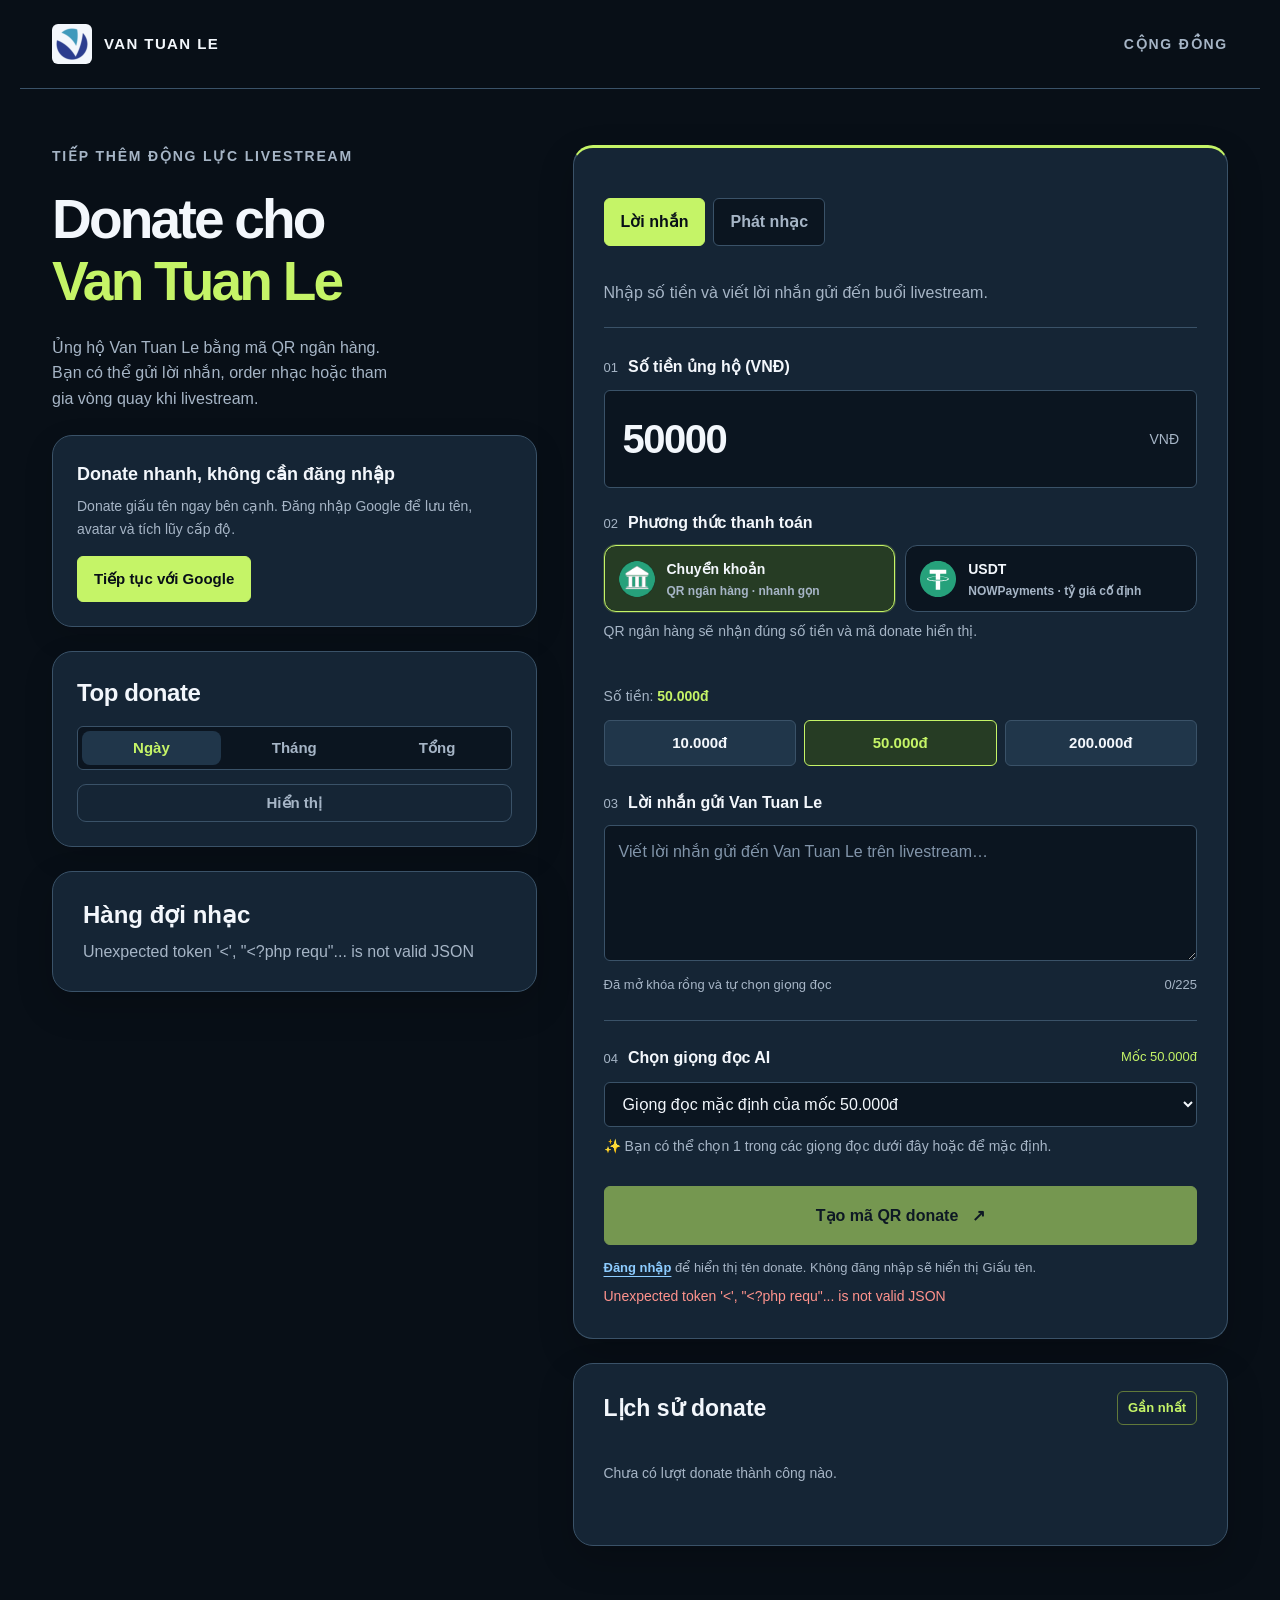
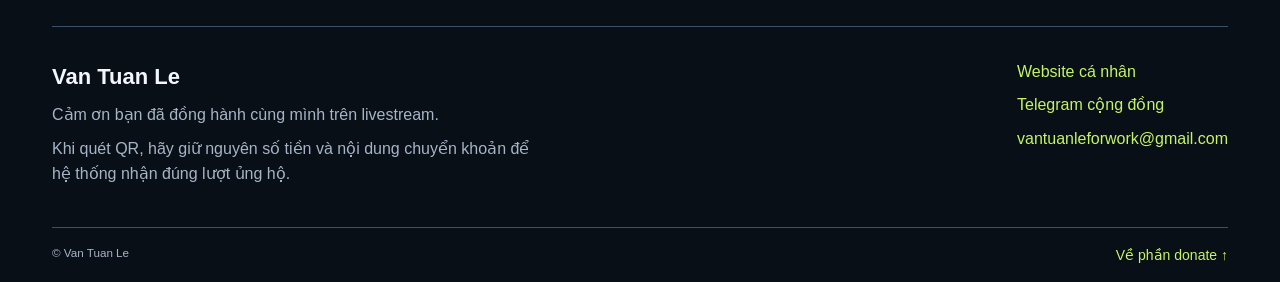
==== index.html @ 9a867324 "Set Solana minimum to 3 USDT" ====
<!doctype html>
<html lang="vi">
<head>
<meta charset="utf-8">
<meta name="viewport" content="width=device-width,initial-scale=1">
<title>Donate cho Van Tuan Le | Ủng hộ livestream</title>
<meta name="description" content="Gửi donate cho Van Tuan Le bằng mã QR ngân hàng. Ủng hộ livestream, gửi lời nhắn, order nhạc hoặc tham gia vòng quay cùng cộng đồng.">
<meta name="theme-color" content="#080f17">
<link rel="canonical" href="https://donate.vantuanle.com/">
<link rel="icon" type="image/png" sizes="512x512" href="assets/van-tuan-le-logo.png">
<link rel="apple-touch-icon" href="assets/van-tuan-le-logo.png">
<meta property="og:type" content="website">
<meta property="og:locale" content="vi_VN">
<meta property="og:site_name" content="Donate Van Tuan Le">
<meta property="og:title" content="Donate cho Van Tuan Le | Ủng hộ livestream">
<meta property="og:description" content="Gửi lời nhắn, order nhạc hoặc tham gia vòng quay khi ủng hộ livestream của Van Tuan Le.">
<meta property="og:url" content="https://donate.vantuanle.com/">
<meta property="og:image" content="https://donate.vantuanle.com/assets/van-tuan-le-logo.png">
<meta property="og:image:width" content="512">
<meta property="og:image:height" content="512">
<meta property="og:image:alt" content="Logo Van Tuan Le">
<meta name="twitter:card" content="summary">
<script type="application/ld+json">
{
  "@context": "https://schema.org",
  "@type": "WebSite",
  "name": "Donate Van Tuan Le",
  "alternateName": "Ủng hộ Van Tuan Le",
  "url": "https://donate.vantuanle.com/",
  "inLanguage": "vi",
  "publisher": {
    "@type": "Person",
    "name": "Van Tuan Le",
    "url": "https://vantuanle.com/"
  }
}
</script>

<link rel="stylesheet" href="ui-tokens.css?v=32">
<link rel="stylesheet" href="leaderboard.css?v=29">
<link rel="stylesheet" href="site.css?v=45">
<link rel="stylesheet" href="kpi.css?v=2">
<script src="kpi.js?v=3" defer></script>
<script>
if (location.pathname.endsWith('/index.html')) {
  history.replaceState(null, '', location.pathname.slice(0, -10) + location.search + location.hash);
}
</script>
<script src="leaderboard.js?v=30" defer></script>
</head>
<body class="donate-site">
<header class="site-header">
  <a class="site-wordmark" href="./" aria-label="Van Tuan Le, trang chủ"><img class="site-logo" src="assets/van-tuan-le-logo.png" width="40" height="40" alt=""> VAN TUAN LE</a>
  <a class="header-caption" href="#site-contact">CỘNG ĐỒNG</a>
  <a class="header-account" id="headerAccount" href="google-auth.php?action=login">
    <span id="headerLogin">Đăng nhập</span>
    <span class="header-avatar" id="headerAvatar" hidden>
      <img id="headerAvatarImage" alt="" referrerpolicy="no-referrer" hidden>
      <span id="headerAvatarInitial" aria-hidden="true"></span>
    </span>
  </a>
</header>

<div class="site-shell">
  <aside class="intro">
    <div class="brand">TIẾP THÊM ĐỘNG LỰC LIVESTREAM</div>
    <h1>Donate cho<br><em>Van Tuan Le</em></h1>
    <p class="sub intro-copy">Ủng hộ Van Tuan Le bằng mã QR ngân hàng. Bạn có thể gửi lời nhắn, order nhạc hoặc tham gia vòng quay khi livestream.</p>

    <section class="account" id="account">
      <div id="signedOut">
        <strong>Donate nhanh, không cần đăng nhập</strong>
        <p class="sub">Donate giấu tên ngay bên cạnh. Đăng nhập Google để lưu tên, avatar và tích lũy cấp độ.</p>
        <a class="account-button" href="google-auth.php?action=login">Tiếp tục với Google</a>
      </div>
      <div id="signedIn" hidden>
        <div class="account-head">
          <img id="profileAvatar" alt="" referrerpolicy="no-referrer">
          <div><strong id="profileName"></strong><br><span id="profileEmail" class="sub"></span></div>
          <span id="profileLevel" class="level">Lv0</span>
        </div>
        <div class="level-progress" aria-label="Tiến trình cấp donate">
          <div class="level-progress-copy"><span id="profileProgressText">Tiến trình lên cấp tiếp theo</span><span id="profileProgressAmount"></span></div>
          <div id="profileProgressTrack" class="level-progress-track" role="progressbar" aria-valuemin="0" aria-valuemax="100" aria-valuenow="0"><span id="profileProgressBar" class="level-progress-bar"></span></div>
          <p id="profileProgressNote" class="level-progress-note"></p>
        </div>
        <details class="profile-editor">
          <summary>Chỉnh sửa hồ sơ <span aria-hidden="true">↗</span></summary>
          <form id="profileForm" enctype="multipart/form-data">
            <label>Tên hiển thị <input name="display_name" id="profileNameInput" maxlength="40" required></label>
            <label>Ảnh đại diện <input name="avatar" type="file" accept="image/jpeg,image/png,image/webp"><small>JPEG, PNG hoặc WebP · tối đa 2 MB. Để trống để giữ ảnh hiện tại.</small></label>
            <label><input type="checkbox" name="use_google_avatar" value="1" style="width:auto"> Dùng lại ảnh Google</label>
            <button type="submit">Lưu hồ sơ</button><span id="profileError" role="alert"></span>
          </form>
        </details>
        <section class="profile-skins" aria-labelledby="profileSkinTitle">
          <h2 id="profileSkinTitle">Skin hiển thị</h2>
          <div class="profile-skin-grid" id="profileSkinGrid"></div>
          <div id="profileSkinMoreWrap" hidden><button type="button" class="history-more" id="profileSkinMore" aria-controls="profileSkinGrid" aria-expanded="false">Hiển thị thêm</button></div>
          <p class="sub" id="profileSkinHint"></p>
          <span class="profile-skin-status" id="profileSkinStatus" role="status"></span>
        </section>
        <form action="google-auth.php?action=logout" method="post"><input type="hidden" name="csrf" id="logoutCsrf"><button class="logout" type="submit">Đăng xuất</button></form>
      </div>
    </section>

    <section class="leaderboard" aria-labelledby="leaderboardTitle">
      <h2 id="leaderboardTitle">Top donate</h2>
      <div class="leaderboard-tabs" role="tablist" aria-label="Thời gian xếp hạng">
        <button id="leaderboard-day" class="leaderboard-tab" type="button" role="tab" data-period="day" aria-selected="true" aria-controls="leaderboardPanel">Ngày</button>
        <button id="leaderboard-month" class="leaderboard-tab" type="button" role="tab" data-period="month" aria-selected="false" aria-controls="leaderboardPanel" tabindex="-1">Tháng</button>
        <button id="leaderboard-all" class="leaderboard-tab" type="button" role="tab" data-period="all" aria-selected="false" aria-controls="leaderboardPanel" tabindex="-1">Tổng</button>
      </div>
      <div id="leaderboardPanel" hidden role="tabpanel" aria-labelledby="leaderboard-day">
        <ol id="leaderboardList" class="leaderboard-list"></ol>
        <p id="leaderboardStatus" class="leaderboard-status" role="status"></p>
      </div>
      <button id="leaderboardToggle" class="leaderboard-toggle" type="button" aria-expanded="false" aria-controls="leaderboardPanel">Hiển thị</button>
    </section>
    <section id="musicQueueSection" class="history music-queue" aria-labelledby="musicQueueTitle">
      <h2 id="musicQueueTitle">Hàng đợi nhạc</h2>
      <p id="musicQueueStatus" class="sub" role="status">Đang tải hàng đợi…</p>
      <ol id="musicQueueList" class="music-queue-list"></ol>
    </section>
    <section class="daily-kpi" data-daily-kpi hidden></section>
  </aside>

  <div class="donation-column">
  <main class="donation-panel" id="donate" aria-label="Gửi donate">

    <div id="resumeOrder" class="resume-order" hidden>
      <p>Đã có mã QR gần đây: <strong id="resumeCode"></strong></p>
      <div><button id="resumeOrderButton" type="button">Xem lại QR</button><button id="dismissOrderButton" type="button">Bỏ mã đã lưu</button></div>
    </div>

    <div id="f">
      <div class="workspace-tabs donation-kind-tabs" role="tablist" aria-label="Loại donate">
        <button type="button" role="tab" id="donation-tab-message" data-donation-kind="message" aria-controls="donationFields" aria-selected="true">Lời nhắn</button>
        <button type="button" role="tab" id="donation-tab-music" data-donation-kind="music" aria-controls="donationFields" aria-selected="false">Phát nhạc</button>
        <button type="button" role="tab" id="donation-tab-roulette" data-donation-kind="roulette" aria-controls="donationFields" aria-selected="false" hidden>Vòng quay</button>
      </div>
      <div id="donationFields" role="tabpanel" aria-labelledby="donation-tab-message">
      <div class="card-header">
        <p class="sub">Nhập số tiền và viết lời nhắn gửi đến buổi livestream.</p>
      </div>

      <label for="amt"><span class="step">01</span><span id="amountLabel">Số tiền ủng hộ (VNĐ)</span></label>
      <div class="amount-field">
        <input id="amt" type="number" min="10000" max="50000000" step="1000" value="50000" inputmode="decimal" aria-describedby="amountError amountPreview">
        <span id="amountUnit">VNĐ</span>
      </div>
      <fieldset class="payment-method" aria-describedby="paymentMethodHint">
        <legend><span class="step">02</span>Phương thức thanh toán</legend>
        <div class="payment-method-options">
          <label class="payment-option">
            <input type="radio" name="payment_method" value="bank" checked>
            <span class="payment-option-card">
              <span class="payment-option-icon" aria-hidden="true"><img src="assets/payment-icons/bank.svg?v=2" alt=""></span>
              <span class="payment-option-copy"><strong>Chuyển khoản</strong><small>QR ngân hàng · nhanh gọn</small></span>
            </span>
          </label>
          <label class="payment-option">
            <input type="radio" name="payment_method" value="nowpayments">
            <span class="payment-option-card">
              <span class="payment-option-icon crypto" aria-hidden="true"><img src="assets/payment-icons/usdt.svg?v=2" alt=""></span>
              <span class="payment-option-copy"><strong>USDT</strong><small>NOWPayments · tỷ giá cố định</small></span>
            </span>
          </label>
        </div>
        <div id="cryptoNetworkRow" class="crypto-network" hidden>
          <div class="crypto-network-heading"><strong>Mạng nhận USDT</strong><small>Chọn mạng bạn muốn sử dụng</small></div>
          <div class="crypto-network-options" role="radiogroup" aria-label="Mạng nhận USDT">
            <label class="payment-option crypto-network-option"><input type="radio" name="payment_network" value="sol" checked><span class="payment-option-card"><span class="payment-option-icon network-icon" aria-hidden="true"><img src="assets/payment-icons/solana.svg?v=2" alt=""></span><span class="payment-option-copy"><strong>SOL</strong><small>Solana</small></span></span></label>
            <label class="payment-option crypto-network-option"><input type="radio" name="payment_network" value="bsc"><span class="payment-option-card"><span class="payment-option-icon network-icon" aria-hidden="true"><img src="assets/payment-icons/bsc.svg?v=2" alt=""></span><span class="payment-option-copy"><strong>BSC</strong><small>BEP20</small></span></span></label>
          </div>
        </div>
        <p id="paymentMethodHint" class="voice-hint">Chọn một phương thức để tiếp tục.</p>
      </fieldset>
      <div id="amountError" role="alert" aria-live="polite"></div>
      <div id="amountPreview" class="amount-preview" aria-live="polite">Số tiền: <strong id="amountPreviewValue">50,000đ</strong></div>
      <div class="q">
        <button type="button" data-v="10000">10,000đ</button>
        <button type="button" data-v="50000" aria-pressed="true">50,000đ</button>
        <button type="button" data-v="200000">200,000đ</button>
      </div>

      <label for="msg"><span class="step">03</span>Lời nhắn gửi Van Tuan Le</label>
      <textarea id="msg" maxlength="225" placeholder="Viết lời nhắn gửi đến Van Tuan Le trên livestream…" aria-describedby="hint cnt"></textarea>
      <div class="row"><span id="hint">Từ 50k: Mở khóa Hỏa Long &amp; tự chọn giọng đọc</span><span id="cnt">0/225</span></div>

      <div id="musicLinkField" hidden>
        <label for="musicUrl">Link nhạc YouTube</label>
        <input id="musicUrl" type="url" maxlength="2048" placeholder="https://www.youtube.com/watch?v=… hoặc https://youtu.be/…" aria-describedby="musicRule">
        <p id="musicRule" class="voice-hint">Bài nhạc chỉ được phát sau khi quản trị viên kiểm tra quyền sử dụng trên livestream.</p>
      </div>
      <div id="rouletteField" hidden>
        <label for="rouletteWheel">Chọn vòng quay</label>
        <select id="rouletteWheel" aria-describedby="rouletteRule"></select>
        <p id="rouletteRule" class="voice-hint"></p>
      </div>
      <div class="voice-select-box">
        <div class="voice-head">
          <label for="voiceSelect"><span class="step">04</span>Chọn giọng đọc AI</label>
          <span id="voiceBadge" class="voice-badge unlocked">✦ Mở khóa 50k</span>
        </div>
        <select id="voiceSelect" class="voice-select">
          <option value="">Giọng đọc mặc định của mốc 50,000đ</option>
        </select>
        <p id="voiceHint" class="voice-hint">✨ Bạn có thể chọn 1 trong các giọng đọc dưới đây hoặc để mặc định.</p>
      </div>

      <section id="rouletteOdds" class="roulette-odds" hidden aria-labelledby="rouletteOddsTitle">
        <h2 id="rouletteOddsTitle">Các ô và tỉ lệ trúng</h2>
        <dl id="rouletteOddsList" aria-live="polite"></dl>
      </section>
      <button class="go" id="go" type="button">Tạo mã QR donate &nbsp; ↗</button>
      <p class="privacy-note" id="donatePrivacy"><span id="privacyGuest"><a class="privacy-login" href="google-auth.php?action=login">Đăng nhập</a> để hiển thị tên donate. Không đăng nhập sẽ hiển thị Giấu tên.</span><span id="privacyMember" hidden>Tên, avatar, cấp donate và lời nhắn sẽ hiển thị trực tiếp trên livestream.</span></p>
      <div id="err" role="alert"></div>
      <div class="profile-skin-status" id="donateTestStatus" role="status"></div>
      </div>
    </div>

    <div id="res">
      <h2>Quét mã để ủng hộ Van Tuan Le</h2>
      <p class="sub">Mở ứng dụng ngân hàng bất kỳ để quét mã QR chuyển khoản:</p>
      <img id="qr" alt="Mã QR chuyển khoản ủng hộ Van Tuan Le">
      <p style="font-size:13px;color:var(--muted);margin:8px 0 4px">Giữ nguyên số tiền và nội dung chuyển khoản:</p>
      <code id="code"></code>
      <p id="checkoutHint" class="sub" hidden>Mở trang NOWPayments để thanh toán USDT BSC:</p>
      <a id="checkoutLink" class="go checkout-link" href="#" target="_blank" rel="noopener" hidden>Mở thanh toán USDT ↗</a>
      <p id="paymentStatus" role="status" aria-live="polite">Đang chờ nhận tiền chuyển khoản…</p>
      <p class="sub">Sau khi ngân hàng nhận tiền, màn hình livestream sẽ tự động phát thông báo và giọng đọc AI!</p>
      <button type="button" id="newOrder">Tạo lượt donate khác</button>
    </div>

  </main>

    <!-- Lịch sử các phiên donate thành công gần nhất -->
    <section id="history" class="history">
      <div class="history-head">
        <h3>Lịch sử donate</h3>
        <div class="history-tabs" id="historyTabs">
          <button type="button" class="history-tab active" data-scope="all">Gần nhất</button>
          <button type="button" class="history-tab" data-scope="me" id="tabMe" hidden>Của tôi</button>
        </div>
      </div>
      <div id="historyList" class="history-list"></div>
      <p id="historyEmpty" class="history-empty" hidden>Chưa có lượt donate thành công nào.</p>
      <button type="button" id="historyMore" class="history-more" hidden>Xem thêm</button>
    </section>
  </div>
</div>

<footer class="site-footer" id="site-contact">
  <div class="site-footer-content">
    <div>
      <h2>Van Tuan Le</h2>
      <p>Cảm ơn bạn đã đồng hành cùng mình trên livestream.</p>
      <p>Khi quét QR, hãy giữ nguyên số tiền và nội dung chuyển khoản để hệ thống nhận đúng lượt ủng hộ.</p>
    </div>
    <nav aria-label="Cộng đồng và liên hệ">
      <ul>
        <li><a href="https://vantuanle.com/">Website cá nhân</a></li>
        <li><a href="https://t.me/+vDOObkif0nY3NjE9">Telegram cộng đồng</a></li>
        <li><a href="mailto:vantuanleforwork@gmail.com">vantuanleforwork@gmail.com</a></li>
      </ul>
    </nav>
  </div>
  <div class="site-footer-bottom"><small>© Van Tuan Le</small><a href="#donate">Về phần donate ↑</a></div>
</footer>

<script src="donation-site.js?v=41"></script>
<script>
const $=i=>document.getElementById(i);
let order=null,statusTimer=null,statusGeneration=0,csrfToken='',profile=null,loggedIn=false;
let historyOffset=0,historyLoading=false,currentScope='all';

const storedOrderKey='cung_order',storedOrderMaxAge=24*60*60*1000;
function storedOrder(){
  try{
    const saved=JSON.parse(localStorage.getItem(storedOrderKey)||'null');
    const url=new URL(saved?.qr||saved?.checkout_url||'');
    const validCheckout=(url.protocol==='https:'&&url.hostname==='img.vietqr.io')
      ||(url.protocol==='https:'&&/^(account\.)?nowpayments\.io$/i.test(url.hostname));
    if(saved&&/^[A-Z0-9]{5,16}$/.test(saved.code)&&/^[a-f0-9]{64}$/.test(saved.status_token)
      &&validCheckout
      &&Number.isFinite(saved.saved_at)&&saved.saved_at<=Date.now()&&Date.now()-saved.saved_at<storedOrderMaxAge)return saved;
    localStorage.removeItem(storedOrderKey);
  }catch(e){try{localStorage.removeItem(storedOrderKey)}catch(ignore){}}
  return null;
}
function updateResumeOrder(){
  const saved=storedOrder();
  $('resumeOrder').hidden=!saved||!!order;
  if(saved)$('resumeCode').textContent=saved.code;
}

async function refreshStatus(generation){
  if(!order||generation!==statusGeneration)return;
  const controller=new AbortController(),timer=setTimeout(()=>controller.abort(),10000);
  let finished=false;
  try{
    const r=await fetch('status.php',{method:'POST',cache:'no-store',headers:{'Content-Type':'application/json'},
      body:JSON.stringify({status_token:order.status_token}),signal:controller.signal});
    const d=await r.json();
    if(generation!==statusGeneration)return;
    if(!r.ok)throw new Error(d.error||'Chưa kiểm tra được trạng thái.');
    const money=Number(d.paid_amount||0).toLocaleString('vi-VN')+'đ';
    const labels={
      pending:'Đang chờ nhận tiền chuyển khoản…',
      review:'Đã nhận '+money+'. Lời nhắn đang chờ duyệt.',
      queued:'Đã nhận '+money+'. Đang chờ phát trên live; có '+d.ahead+' lượt phía trước.',
      playing:'Donate của bạn đang được phát trên livestream!',
      shown:'Donate của bạn đã hiển thị trên livestream!',
      skipped:'Đã nhận '+money+'. Lượt này không hiển thị trên live. Vui lòng liên hệ nếu cần hỗ trợ.'
    };
    $('paymentStatus').textContent=labels[d.state]||'Đang cập nhật trạng thái…';
    if(d.kind==='music'&&d.state!=='pending')$('paymentStatus').textContent+=d.music_eligible?' Bài nhạc đã nhận và chờ hàng đợi / duyệt.':' Số tiền thực nhận chưa đủ mức phát nhạc.';
    if(d.paused&&['review','queued'].includes(d.state))$('paymentStatus').textContent+=' Hàng đợi đang tạm dừng.';
    finished=['shown','skipped'].includes(d.state);
    if(finished){
      // Tải lại lịch sử phiên donate thành công ngay khi thanh toán xong
      loadHistory(true);
      loadProfile();
      window.dispatchEvent(new Event('donation:paid'));
    }
  }catch(e){if(generation===statusGeneration)$('paymentStatus').textContent='Chưa kết nối được để kiểm tra thanh toán; sẽ tự thử lại. Bạn không cần chuyển lại.'}
  finally{clearTimeout(timer);if(!finished&&generation===statusGeneration)statusTimer=setTimeout(()=>refreshStatus(generation),4000)}
}

function showOrder(value){
  order=value;clearTimeout(statusTimer);const generation=++statusGeneration;
  try{localStorage.setItem(storedOrderKey,JSON.stringify({...value,saved_at:value.saved_at||Date.now()}))}catch(e){}
  updateResumeOrder();
  $('f').style.display='none';$('res').style.display='block';
  const crypto=value.payment_method==='nowpayments';
  $('qr').hidden=crypto;$('checkoutHint').hidden=!crypto;$('checkoutLink').hidden=!crypto;
  if(crypto){$('checkoutLink').href=value.checkout_url;$('code').textContent='Mã đơn '+value.code}
  else{$('qr').src=value.qr;$('code').textContent=value.code}
  refreshStatus(generation);
}
$('resumeOrderButton').onclick=()=>{const saved=storedOrder();if(saved)showOrder(saved);else updateResumeOrder()};
$('dismissOrderButton').onclick=()=>{try{localStorage.removeItem(storedOrderKey)}catch(e){}updateResumeOrder()};
$('newOrder').onclick=()=>{order=null;statusGeneration++;clearTimeout(statusTimer);$('res').style.display='none';$('f').style.display='block';updateResumeOrder();upd();};

const lim=a=>a>=CungDonate.settings.tier2_min?225:100;
const hint=a=>a>=CungDonate.settings.tier3_min?'Đã mở khóa tiên nữ và giọng VIP':a>=CungDonate.settings.tier2_min?'Đã mở khóa rồng và tự chọn giọng đọc':'Từ '+money(CungDonate.settings.tier2_min)+' mở chọn giọng và hiệu ứng rồng';
const money=a=>Number(a).toLocaleString('vi-VN')+'đ';

let availableVoices=null;
function syncVoiceOptions(a){
  const sel=$('voiceSelect'),badge=$('voiceBadge'),h=$('voiceHint');
  if(!sel||!badge||!h)return;
  const tier=a>=CungDonate.settings.tier3_min?3:(a>=CungDonate.settings.tier2_min?2:1);
  if(tier===1){
    sel.disabled=true;
    sel.replaceChildren(new Option('Giọng đọc mặc định của kênh',''));
    badge.className='voice-badge locked';badge.textContent='Mặc định';
    h.textContent='Donate từ '+money(CungDonate.settings.tier2_min)+' để tự chọn giọng đọc.';
    return;
  }
  sel.disabled=false;
  badge.className='voice-badge '+(tier===3?'vip':'unlocked');
  badge.textContent='Mốc '+money(tier===3?CungDonate.settings.tier3_min:CungDonate.settings.tier2_min);
  h.textContent=tier===3?'👑 Đã mở khóa toàn bộ giọng đọc VIP đặc biệt!':'✨ Bạn có thể chọn 1 trong các giọng đọc dưới đây hoặc để mặc định.';
  const list=tier===3?(availableVoices?.tier3?.voices||[]):(availableVoices?.tier2?.voices||[]);
  const current=sel.value;
  sel.replaceChildren(new Option('Giọng đọc mặc định của mốc '+money(tier===3?CungDonate.settings.tier3_min:CungDonate.settings.tier2_min),''));
  for(const v of list){
    const prefix=(tier===3&&v.tier_min===3)?'⭐ ':'';
    sel.append(new Option(prefix+v.name,v.id));
  }
  if(current&&Array.from(sel.options).some(o=>o.value===current))sel.value=current;
}

async function loadVoices(){
  try{
    const r=await fetch('voices.php',{cache:'no-store'}),d=await r.json();
    availableVoices=d;
    syncVoiceOptions(Number($('amt').value)||50000);
  }catch(e){}
}

function historyDate(value){
  const date=new Date(String(value||'').replace(' ','T'));
  return Number.isNaN(date.getTime())?String(value||''):date.toLocaleString('vi-VN',{hour:'2-digit',minute:'2-digit',day:'2-digit',month:'2-digit',year:'numeric'});
}

function renderHistory(items,reset){
  const list=$('historyList');
  if(reset)list.replaceChildren();
  for(const item of items){
    const row=document.createElement('div');row.className='history-item';
    
    // Avatar
    let avatarEl;
    if(item.avatar){
      avatarEl=document.createElement('img');avatarEl.className='history-avatar';
      avatarEl.src=item.avatar;avatarEl.alt=item.name;avatarEl.referrerPolicy='no-referrer';
    } else {
      avatarEl=document.createElement('div');avatarEl.className='history-avatar';
      avatarEl.textContent=(item.name||'U').charAt(0).toUpperCase();
    }
    
    const body=document.createElement('div');body.className='history-body';
    
    const top=document.createElement('div');top.className='history-top';
    const name=document.createElement('strong');name.className='history-name';name.textContent=item.name;
    const amount=document.createElement('span');amount.className='history-amount';amount.textContent=money(item.amount);
    top.append(name,amount);
    body.append(top);
    
    let description='';
    if(item.kind==='music') description='Order nhạc: ';
    if(item.kind==='roulette') description='Đã donate vòng quay'+(item.roulette_name?' '+item.roulette_name:'')+
      (item.roulette_result?' và nhận được '+item.roulette_result:'');
    if(description||item.message){
      const msg=document.createElement('div');msg.className='history-message';
      msg.append(description);
      if(item.kind==='music')msg.append(CungDonate.musicLink(item.music_video_id,item.music_title||'Bài nhạc YouTube'));
      if(item.message)msg.append((description?' · Với lời nhắn: ':'')+item.message);
      body.append(msg);
    }
    
    const meta=document.createElement('div');meta.className='history-meta';
    const date=document.createElement('span');date.className='history-date';date.textContent=historyDate(item.created_at);
    const status=document.createElement('span');status.className='history-status';status.textContent=item.status||'Thành công';
    meta.append(date,status);
    body.append(meta);
    
    row.append(avatarEl,body);
    list.append(row);
  }
  $('historyEmpty').hidden=list.children.length>0;
}

async function loadHistory(reset=false){
  if(historyLoading)return;
  if(reset)historyOffset=0;
  historyLoading=true;$('historyMore').disabled=true;
  const pageSize = reset ? 5 : 10;
  try{
    const url='donation-history.php?limit='+pageSize+'&offset='+historyOffset+(currentScope==='me'?'&scope=me':'');
    const r=await fetch(url,{cache:'no-store'}),d=await r.json();
    if(!r.ok)throw new Error(d.error||'Chưa tải được lịch sử donate.');
    const items=Array.isArray(d.items)?d.items:[];
    renderHistory(items,reset);
    historyOffset+=items.length;
    $('historyMore').hidden=!d.has_more;
    $('historyMore').textContent='Xem thêm 10 donate';
  }catch(e){
    if(reset){$('historyList').replaceChildren();$('historyEmpty').hidden=false}
    $('historyMore').hidden=true;
  }finally{
    historyLoading=false;$('historyMore').disabled=false;
  }
}

// Chuyển tab Lịch sử Gần nhất / Của tôi
document.querySelectorAll('.history-tab').forEach(tab=>{
  tab.addEventListener('click',()=>{
    document.querySelectorAll('.history-tab').forEach(t=>t.classList.remove('active'));
    tab.classList.add('active');
    currentScope=tab.dataset.scope||'all';
    loadHistory(true);
  });
});

let skinSaving=false;
let skinsExpanded=false;
$('profileSkinMore').onclick=()=>{
  skinsExpanded=!skinsExpanded;
  renderSkins(profile.skins,profile.level);
  if(skinsExpanded){
    const extra=[...$('profileSkinGrid').children].slice(3).find(tile=>!tile.disabled);
    extra?.focus();
  }
};
function renderSkins(skins,level){
  const grid=$('profileSkinGrid');
  grid.replaceChildren();
  const entries=Object.entries(skins?.catalog||{});
  const more=$('profileSkinMore');
  $('profileSkinMoreWrap').hidden=entries.length<=3;
  more.textContent=skinsExpanded?'Thu gọn':'Hiển thị thêm';
  more.setAttribute('aria-expanded',String(skinsExpanded));
  if(!skins)return;
  $('profileSkinHint').textContent=level<1?'Đạt Lv1 trở lên để mở khóa 1 skin bạn muốn.':
    skins.remaining?'Bạn có thể mở khóa thêm '+skins.remaining+' skin. Chọn một skin để dùng trên OBS.':
    skins.unlocked.length>1?'Bạn có thể đổi giữa các skin đã mở khóa.':
    skins.unlocked.length===1?'Bạn đã mở khóa 1 skin. Lên cấp để có thêm lượt mở khóa.':'Chưa có skin để mở khóa.';
  for(const [id,skin] of (skinsExpanded?entries:entries.slice(0,3))){
    const owned=skins.unlocked.includes(id),active=skins.selected===id;
    const tile=document.createElement('button');tile.type='button';tile.className='profile-skin';
    tile.dataset.skin=id;
    tile.disabled=!owned&&!skins.remaining;
    tile.setAttribute('aria-pressed',String(active));
    const img=document.createElement('img');img.src=skin.url;img.alt='';img.loading='lazy';img.decoding='async';
    const name=document.createElement('strong');name.textContent=skin.name;
    const status=document.createElement('small');
    status.textContent=active?'Đang dùng':owned?'Chọn dùng':skins.remaining?'Mở khóa & dùng':'Đã khóa';
    tile.append(img,name,status);
    tile.addEventListener('click',()=>{if(!active)saveSkin(id)});
    grid.append(tile);
  }
  for(let i=grid.children.length;i<3;i++){
    const tile=document.createElement('div');tile.className='profile-skin profile-skin-empty';
    const square=document.createElement('span');square.textContent='✦';square.setAttribute('aria-hidden','true');
    const label=document.createElement('strong');label.textContent='Sắp có';
    tile.append(square,label);grid.append(tile);
  }
}
async function saveSkin(id){
  if(skinSaving)return;
  skinSaving=true;
  const status=$('profileSkinStatus'),grid=$('profileSkinGrid');
  grid.setAttribute('aria-busy','true');
  status.textContent='Đang lưu skin…';
  try{
    const r=await fetch('profile.php',{method:'POST',body:new URLSearchParams({csrf:csrfToken,action:'select_skin',skin:id})});
    const d=await r.json();
    if(!r.ok)throw new Error(d.error||'Không lưu được skin.');
    profile.skins=d.skins;
    renderSkins(profile.skins,profile.level);
    grid.querySelector('[aria-pressed="true"]')?.focus();
    status.textContent='Đã chọn Skin '+d.skins.catalog[id].name+' để hiển thị trên donate.';
  }catch(error){status.textContent=error.message}
  finally{skinSaving=false;grid.removeAttribute('aria-busy')}
}
function renderHeaderAccount(user){
  const link=$('headerAccount'),image=$('headerAvatarImage');
  link.href=user?'#account':'google-auth.php?action=login';
  if(user)link.setAttribute('aria-label','Hồ sơ của '+user.name);
  else link.removeAttribute('aria-label');
  $('headerLogin').hidden=!!user;
  $('headerAvatar').hidden=!user;
  $('headerAvatarInitial').textContent=(user?.name||'U').trim().charAt(0).toUpperCase()||'U';
  $('headerAvatarInitial').hidden=false;
  image.hidden=true;
  image.onload=()=>{image.hidden=false;$('headerAvatarInitial').hidden=true};
  image.onerror=()=>{image.hidden=true;$('headerAvatarInitial').hidden=false};
  if(user?.avatar)image.src=user.avatar;
  else image.removeAttribute('src');
}
function renderProfile(user){
  renderHeaderAccount(user);
  profile=user;$('profileName').textContent=user.name;$('profileNameInput').value=user.name;
  CungDonate.testAccount=!!user.is_test_account;
  if(CungDonate.testAccount)$('go').textContent='Gửi donate test ↗';
  $('profileEmail').textContent=user.email;$('profileLevel').textContent='Lv'+user.level;
  if(user.avatar){$('profileAvatar').src=user.avatar;$('profileAvatar').hidden=false}else $('profileAvatar').hidden=true;
  const progress=user.level_progress||{},level=Math.max(0,Number(progress.level??user.level)||0);
  const remaining=Math.max(0,Number(progress.remaining)||0);
  const percent=Math.max(0,Math.min(100,Number(progress.percent)||0));
  $('profileProgressText').textContent='Tiến trình lên Lv'+(level+1);
  $('profileProgressAmount').textContent=percent+'%';
  $('profileProgressBar').style.width=percent+'%';$('profileProgressTrack').setAttribute('aria-valuenow',String(percent));
  $('profileProgressNote').textContent='Còn '+money(remaining)+' để lên Lv'+(level+1);
  renderSkins(user.skins,level);
}

function upd(){
  const raw=$('amt').value.trim(),a=Number(raw),l=lim(a),m=$('msg');
  const minimum=CungDonate.minimum();
  const paymentMethod=document.querySelector('input[name="payment_method"]:checked')?.value||'bank';
  const paymentNetwork=document.querySelector('input[name="payment_network"]:checked')?.value||'sol';
  const cryptoMode=paymentMethod==='nowpayments';
  const paymentMinimum=cryptoMode?usdtMinimum(paymentNetwork):minimum;
  const validFormat=cryptoMode?/^\d+(?:\.\d)?$/.test(raw):Number.isInteger(a);
  const validAmount=raw!==''&&Number.isFinite(a)&&validFormat&&a>=paymentMinimum&&(cryptoMode||a<=50000000);
  const shownAmount=cryptoMode&&Number.isFinite(a)?a.toLocaleString('en-US',{minimumFractionDigits:1,maximumFractionDigits:1})+' USDT':money(a);
  const minimumLabel=cryptoMode?'7,5 USDT':money(paymentMinimum);
  $('amountError').textContent=raw===''?'Nhập số tiền từ '+minimumLabel+'.':!Number.isFinite(a)||!validFormat?(cryptoMode?'USDT chỉ nhận tối đa 1 chữ số thập phân.':'Số tiền phải là số nguyên.'):a<paymentMinimum?'Số tiền tối thiểu là '+minimumLabel+'.':!cryptoMode&&a>50000000?'Số tiền tối đa là 50.000.000đ.':'';
  $('amountPreviewValue').textContent=Number.isFinite(a)&&a>0?shownAmount:'—';
  $('go').disabled=creatingOrder||!CungDonate.ready||!validAmount||(CungDonate.kind==='music'&&!CungDonate.settings.music_enabled&&!CungDonate.testAccount);
  $('paymentMethodHint').textContent=paymentMethod==='nowpayments'?'NOWPayments yêu cầu tối thiểu '+paymentMinimum+' đô cho 1 lượt thanh toán qua mạng '+(paymentNetwork==='sol'?'SOL.':'BSC.'):'QR ngân hàng sẽ nhận đúng số tiền và mã donate hiển thị.';
  m.maxLength=l;
  if(m.value.length>l)m.value=m.value.slice(0,l);
  $('cnt').textContent=m.value.length+'/'+l;
  $('hint').textContent=CungDonate.kind==='roulette'?(CungDonate.testAccount?'OBS sẽ quay khi đến lượt donate test.':'OBS sẽ quay sau khi xác nhận chuyển khoản.'):hint(a);
  syncVoiceOptions(a);
  document.querySelectorAll('.q button').forEach(b=>b.setAttribute('aria-pressed',String(+b.dataset.v===a)));
}

function usdtMinimum(network){return network==='sol'?3:7.5}
function syncPaymentMethodInput(method){
  const input=$('amt'), crypto=method==='nowpayments';
  const network=document.querySelector('input[name="payment_network"]:checked')?.value||'sol';
  const cryptoMin=usdtMinimum(network);
  $('cryptoNetworkRow').hidden=!crypto;
  $('amountLabel').textContent=crypto?'Số tiền ủng hộ (USDT)':'Số tiền ủng hộ (VNĐ)';
  $('amountUnit').textContent=crypto?'USDT':'VNĐ';
  input.min=crypto?String(cryptoMin):'10000'; input.step=crypto?'0.1':'1000'; input.inputMode=crypto?'decimal':'numeric';
  const current=Number(input.value);
  if(crypto){
    input.value=String(cryptoMin);
    const quick=network==='sol'?['3','7.5','10']:['7.5','10','20'];
    document.querySelectorAll('.q button').forEach((b,i)=>{const v=quick[i];b.dataset.v=v;b.textContent=v+' USDT';b.setAttribute('aria-pressed',String(Number(input.value)===Number(v)))});
  }else{
    if(!Number.isFinite(current)||current<10000||!Number.isInteger(current)) input.value='50000';
    document.querySelectorAll('.q button').forEach((b,i)=>{const v=['10000','50000','200000'][i];b.dataset.v=v;b.textContent=Number(v).toLocaleString('vi-VN')+'đ';b.setAttribute('aria-pressed',String(Number(input.value)===Number(v)))});
  }
}
document.querySelectorAll('.q button').forEach(b=>b.onclick=()=>{$('amt').value=b.dataset.v;upd()});
$('historyMore').onclick=()=>loadHistory(false);
$('amt').oninput=$('msg').oninput=upd;
document.querySelectorAll('input[name="payment_method"]').forEach(el=>el.onchange=()=>{syncPaymentMethodInput(el.value);upd()});
document.querySelectorAll('input[name="payment_network"]').forEach(el=>el.onchange=()=>{syncPaymentMethodInput(document.querySelector('input[name="payment_method"]:checked')?.value||'bank');upd()});

async function loadProfile(){
  try{
    const r=await fetch('profile.php',{cache:'no-store'});
    const text=await r.text();
    let d;
    try{ d=JSON.parse(text); }catch(pe){ return; }
    csrfToken=d.csrf||'';$('logoutCsrf').value=csrfToken;
    const allowed=!!d.logged_in;loggedIn=allowed;
    $('signedOut').hidden=allowed;$('signedIn').hidden=!allowed;
    if(!allowed)renderHeaderAccount(null);
    $('tabMe').hidden=!allowed;
    if(allowed){
      renderProfile(d.user);
    }
    CungDonate.testAccount=allowed&&!!d.user?.is_test_account;
    $('go').textContent=CungDonate.testAccount?'Gửi donate test ↗':'Tạo mã QR donate ↗';
    $('privacyGuest').hidden=allowed;$('privacyMember').hidden=!allowed;
    upd();
  }catch(e){
    loggedIn=false;upd();$('err').textContent='Chưa tải được hồ sơ. Hãy tải lại trang.';
  }
}

$('profileForm').onsubmit=async e=>{
  e.preventDefault();$('profileError').textContent='';const form=e.currentTarget;const fd=new FormData(form);fd.set('csrf',csrfToken);
  try{
    const r=await fetch('profile.php',{method:'POST',body:fd,cache:'no-store'});
    const text=await r.text();
    let d;
    try{ d=JSON.parse(text); }catch(pe){ throw new Error('Không thể lưu hồ sơ lúc này.'); }
    if(!r.ok)throw new Error(d.error||'Không lưu được hồ sơ.');form.reset();await loadProfile();
  }catch(err){$('profileError').textContent=err.message}
};

let creatingOrder=false;
$('go').onclick=async()=>{
  if(creatingOrder)return;
  const amount=Number($('amt').value);
  const paymentMethod=document.querySelector('input[name="payment_method"]:checked')?.value||'bank';
  const paymentNetwork=document.querySelector('input[name="payment_network"]:checked')?.value||'sol';
  const cryptoMode=paymentMethod==='nowpayments';
  const paymentMinimum=cryptoMode?usdtMinimum(paymentNetwork):CungDonate.minimum();
  const rawAmount=$('amt').value.trim();
  const validFormat=cryptoMode?/^\d+(?:\.\d)?$/.test(rawAmount):Number.isInteger(amount);
  if(!validFormat||!Number.isFinite(amount)||amount<paymentMinimum||(!cryptoMode&&amount>50000000)||!CungDonate.ready){upd();return}
  $('err').textContent='';
  $('donateTestStatus').textContent='';
  creatingOrder=true;
  $('go').disabled=true;
  const checkoutWindow=paymentMethod==='nowpayments'?window.open('about:blank','_blank'):null;
  if(checkoutWindow)checkoutWindow.opener=null;
  try{
    if(CungDonate.kind==='music')CungDonate.videoID($('musicUrl').value);
    const r=await fetch('create.php',{method:'POST',headers:{'Content-Type':'application/json','X-CSRF-Token':csrfToken},body:JSON.stringify({amount:cryptoMode?rawAmount:amount,message:$('msg').value,kind:CungDonate.kind,payment_method:paymentMethod,payment_network:paymentNetwork,music_url:$('musicUrl').value,wheel_id:$('rouletteWheel').value,voice_id:CungDonate.kind==='message'?($('voiceSelect')?.value||''):''})});
    const text=await r.text();
    let d;
    try{
      d=JSON.parse(text);
    }catch(pe){
      if(r.status===401)throw new Error('Phiên đăng nhập đã hết hạn, vui lòng đăng nhập lại Google.');
      if(r.status===403)throw new Error('Phiên làm việc đã hết hạn, vui lòng tải lại trang (F5).');
      throw new Error('Máy chủ đang bận, vui lòng thử lại sau giây lát.');
    }
    if(!r.ok){$('err').textContent=d.error||'Không tạo được mã, hãy thử lại.';return}
    if(d.test_paid){
      $('donateTestStatus').textContent='Đã donate test thành công!';
      window.dispatchEvent(new Event('donation:paid'));
      return;
    }
    showOrder(d);
    if(paymentMethod==='nowpayments'&&d.checkout_url){
      if(checkoutWindow&&!checkoutWindow.closed)checkoutWindow.location.href=d.checkout_url;
      else window.open(d.checkout_url,'_blank','noopener');
    }
  }catch(e){$('err').textContent=e.message||'Mất kết nối, hãy thử lại.'}finally{creatingOrder=false;upd()}
};

upd();
syncPaymentMethodInput(document.querySelector('input[name="payment_method"]:checked')?.value||'bank');
updateResumeOrder();
loadProfile();
loadVoices();
loadHistory(true);
</script>
</body>
</html>
---- ui-tokens.css ----
/* Shared palette, spacing and control states for the donation site and admin. */
:root {
  color-scheme: dark;
  --bg: #080f17;
  --surface: #152535;
  --surface-raised: #20364a;
  --field: #0b1520;
  --ink: #f3f7fc;
  --muted: #a6b5c6;
  --border: #3a5268;
  --accent: #c5f467;
  --accent-hover: #d5ff88;
  --danger: #ff938d;
  --warning: #ffd084;
  --radius-sm: 6px;
  --radius-md: 12px;
  --radius-lg: 20px;
  --space-1: 4px;
  --space-2: 8px;
  --space-3: 12px;
  --space-4: 16px;
  --space-6: 24px;
  --space-8: 32px;
  --space-12: 48px;
  --text-xs: 14px;
  --text-sm: 16px;
  --text-md: 16px;
  --text-lg: 22px;
  --text-xl: 32px;
  --font-ui: "Segoe UI", Arial, sans-serif;
}
* { box-sizing: border-box; }
body { margin: 0; background: var(--bg); color: var(--ink); font: var(--text-sm)/1.6 var(--font-ui); }
button, input, textarea, select { font: inherit; }
button, a, input, select, textarea { transition: background-color .16s, border-color .16s, color .16s, box-shadow .16s; }
a { color: var(--accent); text-underline-offset: 4px; }
button { cursor: pointer; }
button:disabled { opacity: .55; cursor: not-allowed; }
:focus-visible { outline: 2px solid var(--accent); outline-offset: 4px; }
input, select, textarea { color: var(--ink); background: var(--field); border: 1px solid var(--border); border-radius: var(--radius-sm); padding: 12px 14px; max-width: 100%; }
input:focus, select:focus, textarea:focus { border-color: var(--accent); }
input::placeholder, textarea::placeholder { color: #8295aa; opacity: 1; }
input[type=checkbox] { accent-color: var(--accent); width: auto; }
button { border: 1px solid var(--border); border-radius: var(--radius-sm); padding: 10px 16px; background: var(--surface-raised); color: var(--ink); font-weight: 650; }
button:hover:not(:disabled) { background: #24394d; border-color: #668098; }
[hidden] { display: none !important; }
@media (prefers-reduced-motion: reduce) { *, *::before, *::after { transition: none !important; animation: none !important; scroll-behavior: auto !important; } }
---- leaderboard.css ----
.leaderboard { margin-top: 24px; padding: 20px; border: 1px solid var(--border); border-radius: 18px; background: #fffdf9; box-shadow: 0 8px 28px #4d3a2406; }
.leaderboard h2 { margin: 0 0 15px; font: 700 22px/1.3 Georgia, serif; letter-spacing: -.4px; }
.leaderboard-tabs { display: grid; grid-template-columns: repeat(3, 1fr); gap: 4px; padding: 4px; border-radius: 11px; background: #f1ebe2; }
.leaderboard-tab { border: 0; border-radius: 8px; padding: 8px; color: var(--muted); background: transparent; font: 650 13px "Segoe UI", sans-serif; cursor: pointer; }
.leaderboard-tab[aria-selected="true"] { background: #fffdf9; color: var(--lac); box-shadow: 0 2px 6px #4d3a2410; }
.leaderboard-tab:focus-visible { outline: 2px solid var(--gold); outline-offset: 2px; }
.leaderboard-list { list-style: none; margin: 12px 0 0; padding: 0; }
.leaderboard-row { display: flex; align-items: center; gap: 10px; min-width: 0; padding: 13px 0; border-bottom: 1px solid #ece5db; }
.leaderboard-row:last-child { border-bottom: 0; padding-bottom: 2px; }
.leaderboard-rank { flex: 0 0 24px; width: 24px; display: grid; place-items: center; color: #948779; font-size: 12px; font-weight: 750; }
.leaderboard-crown { width: 24px; height: 24px; fill: currentColor; filter: drop-shadow(0 2px 2px #00000010); }
.leaderboard-row[data-rank="1"] .leaderboard-rank { color: #d9a321; }
.leaderboard-row[data-rank="2"] .leaderboard-rank { color: #dc4b45; }
.leaderboard-row[data-rank="3"] .leaderboard-rank { color: #9299a4; }
.leaderboard-avatar { flex: 0 0 38px; width: 38px; height: 38px; display: grid; place-items: center; overflow: hidden; border-radius: 50%; background: #f0e6d4; color: var(--lac); font-size: 14px; font-weight: 700; border: 1px solid #e8dbc5; }
.leaderboard-avatar img { width: 100%; height: 100%; object-fit: cover; }
.leaderboard-name { flex: 1; min-width: 0; font-size: 13px; font-weight: 650; overflow: hidden; white-space: nowrap; text-overflow: ellipsis; }
.leaderboard-amount { margin-left: auto; color: var(--lac); font-size: 13px; font-weight: 750; white-space: nowrap; font-variant-numeric: tabular-nums; }
.intro .leaderboard-status { margin: 18px 0 0; color: var(--muted); font-size: 12px; text-align: center; }
.leaderboard-status:empty { display: none; }
@media (max-width: 420px) { .leaderboard { padding: 16px; } .leaderboard-row { gap: 8px; } .leaderboard-amount { font-size: 12px; } }

.intro { position: static; }
.intro .account { margin: 24px 0 0; }
.intro .account p { margin: 6px 0 12px; font-size: 12px; }
.leaderboard-toggle { display: block; width: 100%; margin-top: 14px; padding: 9px 12px; border: 1px solid var(--border); border-radius: 9px; background: #fffdf9; color: var(--lac); font: 650 13px "Segoe UI", sans-serif; cursor: pointer; }
.leaderboard-toggle:hover { background: #f5eddf; }
---- site.css ----
/* Public donation page. The form leads, community details stay secondary. */
.site-header { max-width: 1240px; margin: auto; padding: 24px 32px; display: flex; align-items: center; justify-content: space-between; border-bottom: 1px solid var(--border); }
.site-wordmark { display: flex; align-items: center; gap: 12px; color: var(--ink); text-decoration: none; font-weight: 750; font-size: 15px; letter-spacing: 1.4px; }
.site-logo { display: block; object-fit: contain; padding: var(--space-1); background: var(--ink); border-radius: var(--radius-sm); }
.header-caption, .brand { color: var(--muted); font-size: var(--text-xs); letter-spacing: 1.8px; font-weight: 650; }
.header-caption { text-decoration: none; }
.header-caption:hover { color: var(--accent); }
.header-account { display: none; color: var(--ink); text-decoration: none; font-size: var(--text-xs); font-weight: 650; }
.header-account:hover { color: var(--accent); }
#headerLogin { display: inline-flex; align-items: center; justify-content: center; min-height: 44px; padding: var(--space-2) var(--space-4); border: 1px solid var(--accent); border-radius: var(--radius-sm); background: var(--accent); color: var(--bg); font-weight: 750; box-shadow: 0 0 16px #c5f46726; transition: background-color .16s, border-color .16s, box-shadow .16s; }
.header-account:hover #headerLogin { background: var(--accent-hover); border-color: var(--accent-hover); box-shadow: 0 0 20px #c5f46740; }
.header-avatar { display: grid; place-items: center; width: 40px; height: 40px; overflow: hidden; border: 1px solid var(--border); border-radius: 50%; background: var(--surface-raised); color: var(--accent); font-size: var(--text-sm); }
.header-avatar img { display: block; width: 100%; height: 100%; object-fit: cover; }
.header-account:hover .header-avatar { border-color: var(--accent); }
.site-shell { max-width: 1240px; margin: 56px auto 80px; padding: 0 32px; display: grid; grid-template-columns: minmax(0, .85fr) minmax(0, 1.15fr); align-items: start; gap: 36px; }
.intro { min-width: 0; }
.intro h1 { font-size: clamp(38px, 4.3vw, 60px); line-height: 1.12; letter-spacing: -2.8px; margin: 22px 0; font-weight: 750; }
.intro h1 em { font-style: normal; color: var(--accent); }
.intro-copy { max-width: 40ch; }
.site-footer { max-width: 1240px; margin: auto; padding: 0 var(--space-8); color: var(--muted); }
.site-footer-content { display: grid; grid-template-columns: minmax(0,1fr) auto; gap: var(--space-8); border-top: 1px solid var(--border); padding: var(--space-8) 0; }
.site-footer h2 { color: var(--ink); font-size: var(--text-lg); margin: 0 0 var(--space-2); }
.site-footer p { max-width: 56ch; margin: 0 0 var(--space-2); }
.site-footer nav ul { display: grid; gap: var(--space-2); list-style: none; margin: 0; padding: 0; }
.site-footer a { text-decoration: none; overflow-wrap: anywhere; }
.site-footer a:hover { text-decoration: underline; }
.site-footer-bottom { display: flex; justify-content: space-between; flex-wrap: wrap; gap: var(--space-2); padding: var(--space-4) 0; border-top: 1px solid var(--border); font-size: var(--text-xs); }
.donation-column { display: grid; gap: 24px; min-width: 0; }
.resume-order { display: flex; align-items: center; justify-content: space-between; flex-wrap: wrap; gap: var(--space-3); margin-bottom: var(--space-4); padding: var(--space-3) var(--space-4); border: 1px solid var(--accent); border-radius: var(--radius-md); background: #263c24; }
.resume-order p { margin: 0; }
.resume-order strong { color: var(--accent); }
.resume-order > div { display: flex; flex-wrap: wrap; gap: var(--space-2); }
.resume-order button { padding: var(--space-2) var(--space-3); }
.resume-order button:first-child { background: var(--accent); border-color: var(--accent); color: var(--bg); }
main { min-width: 0; background: var(--surface); border: 1px solid var(--border); border-radius: var(--radius-lg); padding: 30px; box-shadow: 0 14px 36px #0003; border-top: 3px solid var(--accent); }
.card-header { border-bottom: 1px solid var(--border); padding-bottom: 22px; margin-bottom: 26px; }
.sub { margin: 0; color: var(--muted); font-size: 16px; }
label { display: block; margin: 24px 0 10px; font-weight: 650; font-size: 16px; }
.step { margin-right: 10px; color: var(--muted); font-size: 13px; font-weight: 500; }
input, textarea, select { width: 100%; }
textarea { min-height: 136px; resize: vertical; line-height: 1.7; }
.amount-field { position: relative; }
.amount-field input { font-size: 40px; font-weight: 700; letter-spacing: -1.5px; padding: 16px 68px 16px 18px; }
.amount-field span { position: absolute; top: 50%; right: 18px; transform: translateY(-50%); color: var(--muted); font-size: 14px; }
.amount-preview { margin-top: 8px; color: var(--muted); font-size: 14px; }
.amount-preview strong { color: var(--accent); }
#amountError, #err, #profileError { color: var(--danger); font-size: 14px; min-height: 1.2em; margin-top: 6px; }
.q { display: flex; gap: 8px; margin-top: 12px; }
.q button { flex: 1; padding: 10px 6px; font-size: 15px; }
.q button[aria-pressed=true] { background: #263c24; border-color: var(--accent); color: var(--accent); }
.row { display: flex; justify-content: space-between; gap: 12px; margin-top: 6px; color: var(--muted); font-size: 13px; }
#cnt { white-space: nowrap; }
.voice-select-box { margin-top: 24px; padding-top: 24px; border-top: 1px solid var(--border); }
.voice-head { display: flex; justify-content: space-between; align-items: center; gap: 12px; margin-bottom: 12px; }
.voice-head label { margin: 0; }
.voice-badge { color: var(--accent); font-size: 13px; text-align: right; }
.voice-badge.locked { color: var(--muted); }
.voice-badge.vip { color: #d5c5ff; }
.voice-hint { color: var(--muted); font-size: 14px; margin: 8px 0 0; }
.roulette-odds { margin-top: var(--space-4); padding: var(--space-3) var(--space-4); border: 1px solid var(--border); border-radius: var(--radius-md); background: var(--field); }
.roulette-odds h2 { margin: 0 0 var(--space-2); font-size: var(--text-sm); }
.roulette-odds dl { margin: 0; }
.roulette-odds dl > div { display: flex; justify-content: space-between; gap: var(--space-3); padding: var(--space-2) 0; border-top: 1px solid var(--border); }
.roulette-odds dt { min-width: 0; overflow-wrap: anywhere; }
.roulette-odds dd { margin: 0; color: var(--accent); font-weight: 650; font-variant-numeric: tabular-nums; }
.go, .account-button { background: var(--accent); color: var(--bg); border: 1px solid var(--accent); font-weight: 750; }
.go { width: 100%; margin-top: 28px; padding: 16px; font-size: 16px; }
.go:hover:not(:disabled), .account-button:hover { background: var(--accent-hover); border-color: var(--accent-hover); }
.privacy-note { color: var(--muted); font-size: 13px; margin: 12px 0 0; line-height: 1.7; }
.privacy-login { color: #8dccff; font-weight: 750; }
.privacy-login:hover { color: #b9e1ff; }
.intro .account { margin-top: 24px; padding: 24px; border: 1px solid var(--border); background: var(--surface); border-radius: var(--radius-lg); box-shadow: 0 10px 30px #0002; }
.account strong { font-size: 18px; }
.intro .account p { color: var(--muted); margin: 6px 0 16px; font-size: 14px; }
.account-button { display: inline-block; text-decoration: none; border-radius: var(--radius-sm); padding: 10px 16px; font-size: 15px; }
.account-head { display: flex; align-items: center; gap: 12px; }
.account-head > div { min-width: 0; overflow-wrap: anywhere; }
.account-head img { width: 44px; height: 44px; border-radius: 50%; object-fit: cover; }
.level { margin-left: auto; color: var(--accent); font-weight: 750; white-space: nowrap; }
.level-progress { margin-top: 16px; }
.level-progress-copy { display: flex; justify-content: space-between; gap: 10px; color: var(--muted); font-size: 13px; }
.level-progress-track { height: 5px; background: var(--surface-raised); margin: 10px 0; border-radius: 4px; overflow: hidden; }
.level-progress-bar { display: block; width: 0; height: 100%; background: var(--accent); }
.account details, .account .logout { margin-top: 16px; }
.profile-skins { margin-top: var(--space-4); padding-top: var(--space-4); border-top: 1px solid var(--border); }
.profile-skins h2 { margin: 0 0 var(--space-2); font-size: var(--text-sm); }
.profile-skin-grid { display: grid; grid-template-columns: repeat(3,minmax(0,1fr)); gap: var(--space-2); }
.profile-skin { min-width: 0; padding: var(--space-1); border: 1px solid var(--border); border-radius: var(--radius-sm); background: var(--field); color: var(--ink); text-align: center; }
.profile-skin img, .profile-skin-empty span { display: block; width: 100%; aspect-ratio: 1; object-fit: contain; border-radius: var(--radius-sm); background: var(--bg); }
.profile-skin-empty span { display: grid; place-items: center; color: var(--muted); }
.profile-skin strong, .profile-skin small { display: block; overflow-wrap: anywhere; }
.profile-skin strong { margin-top: var(--space-1); font-size: var(--text-xs); }
.profile-skin small, .profile-skin-status { font-size: 12px; color: var(--muted); }
.profile-skin[aria-pressed=true] { border-color: var(--accent); }
.profile-skin[aria-pressed=true] small { color: var(--accent); }
.profile-skin:disabled { opacity: .75; }
.profile-editor { margin-top: var(--space-4); }
.profile-editor summary { display: flex; align-items: center; justify-content: space-between; gap: var(--space-3); padding: var(--space-3) var(--space-4); border: 1px solid var(--accent); border-radius: var(--radius-sm); background: #263c24; color: var(--accent); cursor: pointer; font-size: var(--text-sm); font-weight: 750; list-style: none; }
.profile-editor summary::-webkit-details-marker { display: none; }
.profile-editor summary:hover, .profile-editor[open] summary { background: #334b2b; box-shadow: 0 0 0 2px #c5f46730; }
.profile-editor summary:focus-visible { outline: 2px solid var(--accent); outline-offset: 4px; }
.profile-editor[open] summary span { transform: rotate(90deg); }
.profile-editor summary span { transition: transform .16s ease; }
.profile-editor form { padding-top: var(--space-2); }
.account small { display: block; color: var(--muted); font-size: 13px; font-weight: 400; }
.account .logout { background: transparent; color: var(--muted); padding: 6px 12px; font-size: 14px; }
.donate-site .leaderboard { margin-top: 24px; padding: 24px; border: 1px solid var(--border); background: var(--surface); border-radius: var(--radius-lg); box-shadow: 0 10px 30px #0002; }
.donate-site .leaderboard h2 { font: 700 24px/1.4 var(--font-ui); margin-bottom: 16px; }
.donate-site .leaderboard-tabs { background: var(--surface); border: 1px solid var(--border); border-radius: var(--radius-sm); }
.donate-site .leaderboard-tab { color: var(--muted); }
.donate-site .leaderboard-tab[aria-selected=true] { background: var(--surface-raised); color: var(--accent); box-shadow: none; }
.donate-site .leaderboard-row { border-color: var(--border); }
.donate-site .leaderboard-avatar { background: var(--surface-raised); color: var(--ink); border-color: var(--border); }
.donate-site .leaderboard-amount { color: var(--accent); }
.donate-site .leaderboard-toggle { background: transparent; color: var(--muted); border-color: var(--border); }
.donate-site .leaderboard-toggle:hover { color: var(--ink); background: var(--surface); }
.history { min-width: 0; padding: 26px 30px; border: 1px solid var(--border); border-radius: var(--radius-lg); background: var(--surface); box-shadow: 0 14px 36px #0003; }
.history-head { display: flex; align-items: center; justify-content: space-between; flex-wrap: wrap; gap: 12px; margin-bottom: 16px; }
.history-head h3 { font-size: 23px; margin: 0; font-weight: 650; }
.history-tabs { display: flex; gap: 6px; }
.history-tab { padding: 6px 10px; font-size: 13px; color: var(--muted); background: transparent; }
.history-tab.active { color: var(--accent); border-color: #61793a; }
.history-item { display: flex; gap: 12px; padding: 16px 0; border-top: 1px solid var(--border); }
.history-avatar { width: 34px; height: 34px; flex: 0 0 34px; display: grid; place-items: center; object-fit: cover; border-radius: 50%; background: var(--surface-raised); color: var(--muted); }
.history-body { flex: 1; min-width: 0; }
.history-top { display: flex; justify-content: space-between; gap: 12px; font-size: 15px; }
.history-name { overflow-wrap: anywhere; }
.history-amount { color: var(--accent); white-space: nowrap; font-weight: 650; }
.history-message { color: #cbd5e1; font-size: 14px; margin: 6px 0; overflow-wrap: anywhere; }
.history-meta { display: flex; flex-wrap: wrap; gap: 10px; margin-top: 4px; color: var(--muted); font-size: 12px; }
.history-status { color: #a3d6b2; }
.history-empty { color: var(--muted); font-size: 14px; padding: 20px 0; }
.history-more { display: block; margin: 16px auto 0; font-size: 14px; }
#res { display: none; text-align: center; }
#res h2 { font-size: 24px; line-height: 1.4; }
#res img { display: block; width: 100%; max-width: 300px; margin: 24px auto; border: 12px solid white; border-radius: var(--radius-md); background: white; }
#res code { display: inline-block; padding: 10px 18px; color: var(--accent); background: var(--field); border: 1px dashed var(--border); font-size: 20px; }
#paymentStatus { padding: 16px; background: #19322c; color: #beead1; border: 1px solid #39574e; border-radius: var(--radius-sm); }
#newOrder { margin-top: 20px; }
@media (max-width: 900px) { .site-shell { gap: 32px; padding: 0 24px; } .intro h1 { font-size: 42px; } main { padding: 24px; } }
@media (max-width: 700px) {
  .site-footer { padding: 0 20px; }
  .site-footer-content { grid-template-columns: minmax(0,1fr); gap: var(--space-4); }
  .site-header { padding: 18px 20px; }
  .header-caption { display: inline-flex; align-items: center; min-height: 44px; font-size: var(--text-xs); letter-spacing: 1px; }
  .site-wordmark { display: none; }
  .header-account { display: inline-flex; align-items: center; justify-content: center; min-width: 44px; min-height: 44px; margin-left: var(--space-4); flex-shrink: 0; }
  .site-shell { display: flex; flex-direction: column; margin-top: 32px; padding: 0 20px; gap: 0; }
  .intro, .donation-column { display: contents; }
  .site-shell > .intro > :is(.brand,h1,.intro-copy,.account,.leaderboard,.music-queue,.daily-kpi), .donation-column, main { width: 100%; }
  .intro .brand { order: 0; }
  .intro h1 { order: 1; }
  .intro-copy { order: 2; margin-bottom: var(--space-6); }
  .donation-panel { order: 3; margin-bottom: var(--space-6); }
  .intro .account { order: 4; margin: 0 0 var(--space-6); }
  #history { order: 5; width: 100%; margin: 0 0 var(--space-6); }
  .intro .music-queue { order: 6; margin: 0 0 var(--space-6); }
  .donate-site .leaderboard { order: 7; margin: 0 0 var(--space-6); }
  .intro .daily-kpi { order: 8; }
  .intro h1 { font-size: 42px; letter-spacing: -2px; }
  main, .history { padding: 22px 18px; }
  .intro .account, .donate-site .leaderboard { padding: 20px; }
  .amount-field input { font-size: 34px; }
}

.donate-site .leaderboard-tab, .donate-site .leaderboard-toggle { font-size: 15px; }
.donate-site .leaderboard-name, .donate-site .leaderboard-amount { font-size: 15px; }
.donate-site .leaderboard-tabs { background: var(--field); }
.donate-site .leaderboard-status { font-size: 14px; }

.workspace-tabs { display: flex; gap: 8px; overflow-x: auto; margin: 20px 0 28px; padding-bottom: 6px; }
.workspace-tabs button { flex: 0 0 auto; background: var(--field); color: var(--muted); }
.workspace-tabs button[aria-selected=true] { color: var(--bg); background: var(--accent); border-color: var(--accent); }
.settings-workspace { margin-top: 36px; max-width: 1100px; }
.music-queue { margin-top: var(--space-6); }
.music-queue h2 { margin: 0 0 var(--space-2); font: 700 24px/1.4 var(--font-ui); }
.music-queue-list { list-style: none; margin: 16px 0 0; padding: 0; }
.music-queue-list:empty { margin: 0; }
.music-title-link { color: var(--accent); text-decoration: none; font-weight: 650; }
.music-title-link:hover { color: var(--accent-hover); }
.music-queue-row { display: flex; align-items: start; justify-content: space-between; gap: 16px; padding: 16px 0; border-top: 1px solid var(--border); }
.music-queue-row > div { min-width: 0; overflow-wrap: anywhere; }
.music-queue-row small { display: block; color: var(--muted); margin-top: 6px; }
.music-queue-row > span { color: var(--accent); font-size: 12px; white-space: nowrap; }
.payment-method{border:0;padding:0;margin:22px 0 18px}
.payment-method legend{padding:0;margin-bottom:10px;color:var(--ink);font-weight:700}
.payment-method-options{display:grid;grid-template-columns:repeat(2,minmax(0,1fr));gap:10px}
.payment-option{display:block;margin:0;cursor:pointer}
.payment-option input{position:absolute;opacity:0;pointer-events:none}
.payment-option-card{display:flex;align-items:center;gap:12px;min-height:66px;padding:12px 14px;border:1px solid var(--border);border-radius:var(--radius-md);background:var(--field);color:var(--ink);transition:border-color .16s,background-color .16s,box-shadow .16s}
.payment-option-card:hover{border-color:var(--accent)}
.payment-option input:checked + .payment-option-card{border-color:var(--accent);background:#263c24;box-shadow:0 0 0 1px #c5f46733}
.payment-option input:focus-visible + .payment-option-card{outline:2px solid var(--accent);outline-offset:3px}
.payment-option-icon{display:grid;place-items:center;width:36px;height:36px;flex:0 0 36px;border-radius:10px;background:transparent;color:var(--accent);overflow:hidden}
.payment-option-icon.crypto{background:transparent}
.payment-option-icon img{width:36px;height:36px;object-fit:contain}
.payment-option-glyph{font-size:22px;line-height:1;font-weight:750}
.payment-option-copy{display:grid;gap:2px;min-width:0}
.payment-option-copy strong{font-size:14px}
.payment-option-copy small{color:var(--muted);font-size:12px;line-height:1.35}
.crypto-network{margin-top:10px;padding:12px;border:1px solid var(--border);border-radius:var(--radius-md);background:#17231d}
.crypto-network-heading{display:flex;align-items:baseline;justify-content:space-between;gap:12px;margin-bottom:8px}
.crypto-network-heading strong{font-size:12px}
.crypto-network-heading small{color:var(--muted);font-size:11px}
.crypto-network-options{display:grid;grid-template-columns:repeat(2,minmax(0,1fr));gap:10px}
.crypto-network-option{cursor:pointer}
.crypto-network-option .payment-option-card{min-height:54px;padding:9px 11px}
.crypto-network-option .payment-option-icon{width:36px;height:36px;flex-basis:36px;border-radius:8px;background:transparent}
.crypto-network-option .payment-option-icon img{width:36px;height:36px}
.crypto-network-option .payment-option-icon img[src*="solana"]{width:36px;height:36px}
.crypto-network-option .payment-option-card:hover{border-color:var(--accent)}
.crypto-network-option input:checked + .payment-option-card{border-color:var(--accent);background:#263c24;box-shadow:0 0 0 1px #c5f46733}
.crypto-network-option input:focus-visible + .payment-option-card{outline:2px solid var(--accent);outline-offset:3px}
.crypto-network-option .payment-option-copy strong{font-size:13px}
.crypto-network-option .payment-option-copy small{font-size:11px}
.checkout-link{display:block;text-align:center;text-decoration:none;margin:12px 0}
@media (max-width:420px){.payment-method-options{grid-template-columns:1fr}.payment-option-card{min-height:58px}.crypto-network-heading{align-items:flex-start;flex-direction:column;gap:3px}.crypto-network-options{grid-template-columns:1fr}.crypto-network-option .payment-option-card{min-height:52px}}
---- kpi.css ----
.daily-kpi {
  min-width: 0;
  margin-top: var(--space-6);
  color: var(--ink);
}
.daily-kpi-character {
  display: block;
  width: 100%;
  height: clamp(240px, 36vw, 400px);
  object-fit: contain;
  object-position: center bottom;
}
.daily-kpi-panel {
  padding: var(--space-4);
  background: var(--surface);
  border: 1px solid var(--border);
  border-radius: var(--radius-md);
}
.daily-kpi-heading {
  display: flex;
  flex-wrap: wrap;
  justify-content: space-between;
  align-items: baseline;
  gap: var(--space-2);
}
.daily-kpi-heading h2 { margin: 0; font-size: var(--text-sm); }
.daily-kpi-heading strong, .daily-kpi li.is-reached { color: var(--accent); font-weight: 750; }
.daily-kpi-panel p { margin: var(--space-1) 0 var(--space-2); color: var(--muted); font-variant-numeric: tabular-nums; }
.daily-kpi progress { display: block; width: 100%; height: 10px; accent-color: var(--accent); }
.daily-kpi ol { display: grid; grid-template-columns: repeat(var(--kpi-count,4),minmax(0,1fr)); margin: var(--space-2) 0 0; padding: 0; list-style: none; color: var(--muted); text-align: right; font-size: var(--text-xs); }
.kpi-overlay { background: transparent; overflow: hidden; }
.kpi-overlay .daily-kpi { max-width: 420px; margin: 0 auto; padding: var(--space-2); }
.kpi-overlay .daily-kpi-character { height: max(0px, calc(100vh - 154px)); }
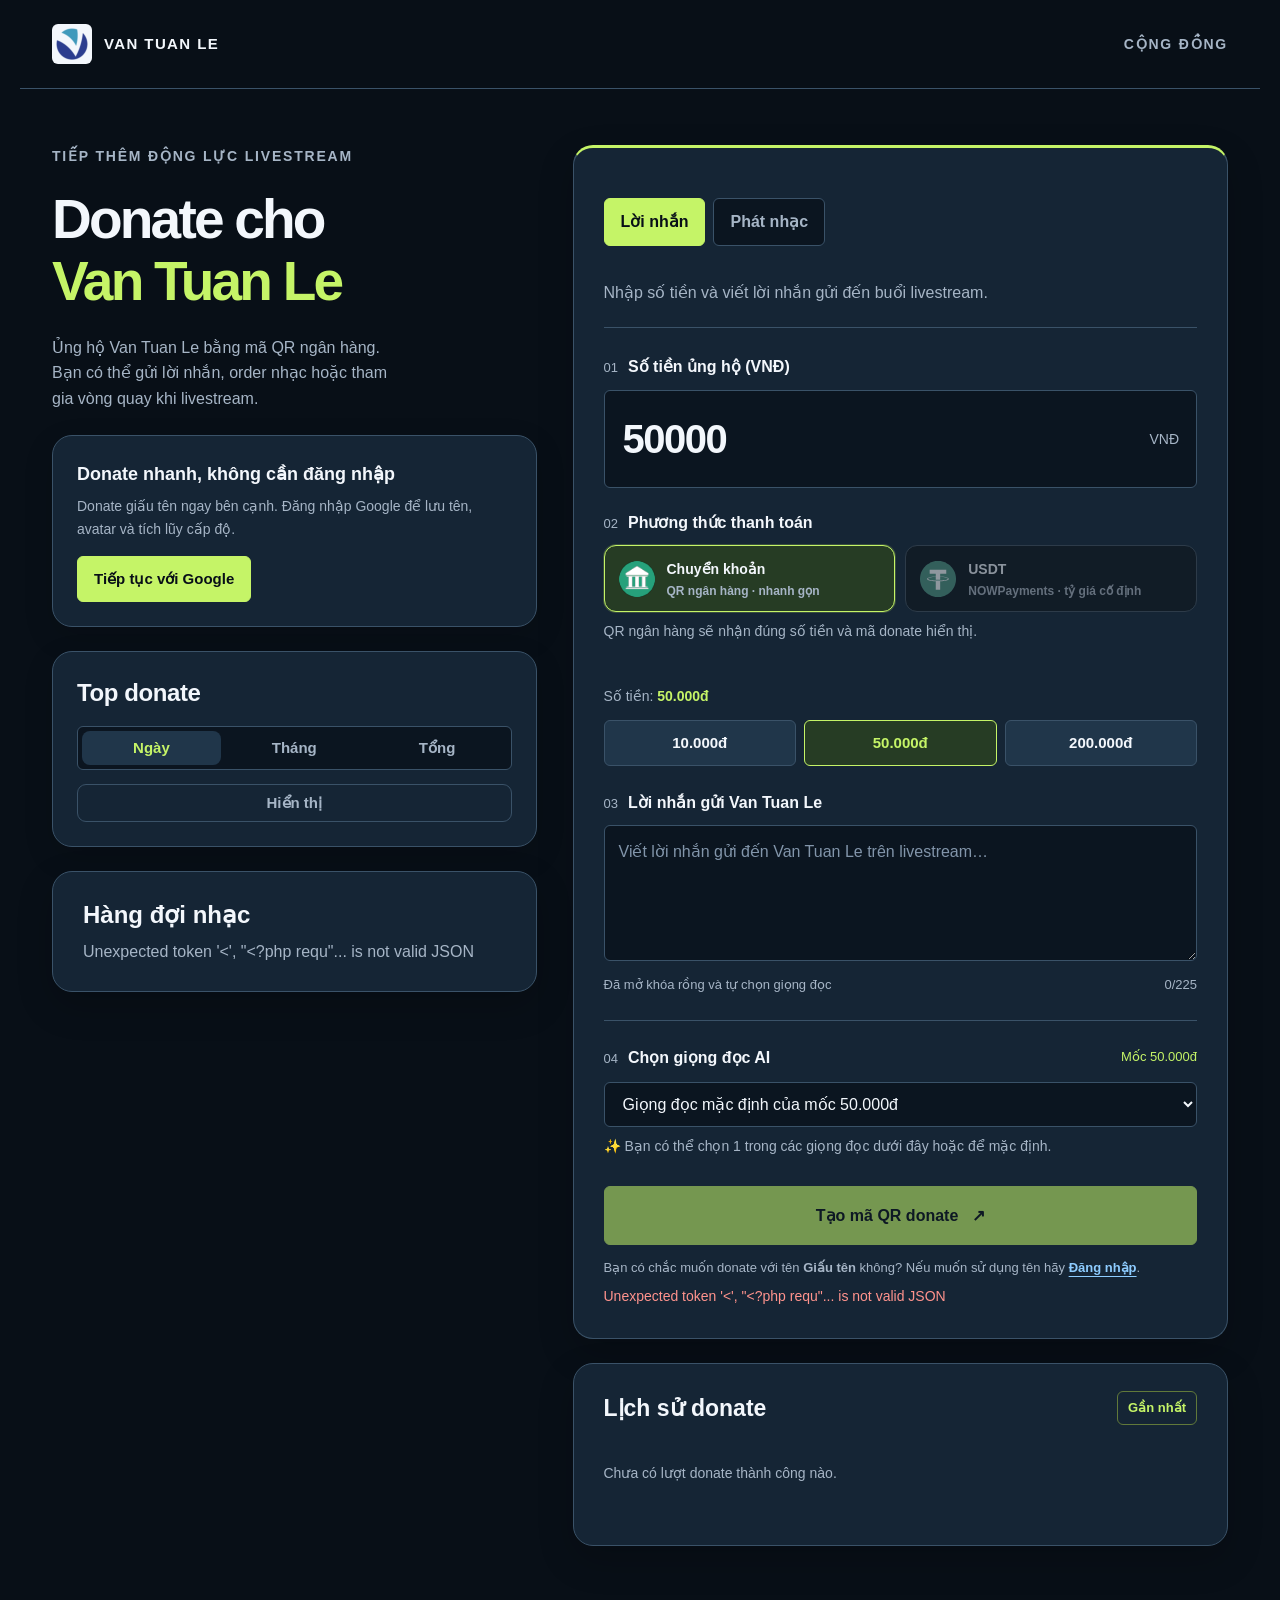
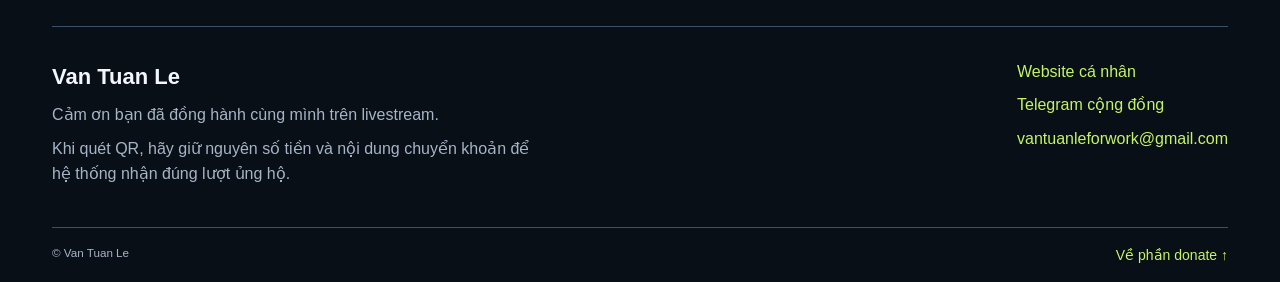
==== commit 573b983a: "Require login for USDT donations and tighten mobile layout" ====
--- a/index.html
+++ b/index.html
@@ -38,7 +38,7 @@
 
 <link rel="stylesheet" href="ui-tokens.css?v=32">
 <link rel="stylesheet" href="leaderboard.css?v=29">
-<link rel="stylesheet" href="site.css?v=45">
+<link rel="stylesheet" href="site.css?v=46">
 <link rel="stylesheet" href="kpi.css?v=2">
 <script src="kpi.js?v=3" defer></script>
 <script>
@@ -159,7 +159,7 @@
               <span class="payment-option-copy"><strong>Chuyển khoản</strong><small>QR ngân hàng · nhanh gọn</small></span>
             </span>
           </label>
-          <label class="payment-option">
+          <label class="payment-option payment-option-usdt" id="paymentOptionUsdt">
             <input type="radio" name="payment_method" value="nowpayments">
             <span class="payment-option-card">
               <span class="payment-option-icon crypto" aria-hidden="true"><img src="assets/payment-icons/usdt.svg?v=2" alt=""></span>
@@ -214,7 +214,7 @@
         <dl id="rouletteOddsList" aria-live="polite"></dl>
       </section>
       <button class="go" id="go" type="button">Tạo mã QR donate &nbsp; ↗</button>
-      <p class="privacy-note" id="donatePrivacy"><span id="privacyGuest"><a class="privacy-login" href="google-auth.php?action=login">Đăng nhập</a> để hiển thị tên donate. Không đăng nhập sẽ hiển thị Giấu tên.</span><span id="privacyMember" hidden>Tên, avatar, cấp donate và lời nhắn sẽ hiển thị trực tiếp trên livestream.</span></p>
+      <p class="privacy-note" id="donatePrivacy"><span id="privacyGuest">Bạn có chắc muốn donate với tên <strong>Giấu tên</strong> không? Nếu muốn sử dụng tên hãy <a class="privacy-login" href="google-auth.php?action=login">Đăng nhập</a>.</span><span id="privacyMember" hidden>Tên, avatar, cấp donate và lời nhắn sẽ hiển thị trực tiếp trên livestream.</span></p>
       <div id="err" role="alert"></div>
       <div class="profile-skin-status" id="donateTestStatus" role="status"></div>
       </div>
@@ -272,7 +272,7 @@
 <script src="donation-site.js?v=41"></script>
 <script>
 const $=i=>document.getElementById(i);
-let order=null,statusTimer=null,statusGeneration=0,csrfToken='',profile=null,loggedIn=false;
+let order=null,statusTimer=null,statusGeneration=0,csrfToken='',profile=null,loggedIn=false,paymentMethodMessage='';
 let historyOffset=0,historyLoading=false,currentScope='all';
 
 const storedOrderKey='cung_order',storedOrderMaxAge=24*60*60*1000;
@@ -573,7 +573,7 @@
   $('amountError').textContent=raw===''?'Nhập số tiền từ '+minimumLabel+'.':!Number.isFinite(a)||!validFormat?(cryptoMode?'USDT chỉ nhận tối đa 1 chữ số thập phân.':'Số tiền phải là số nguyên.'):a<paymentMinimum?'Số tiền tối thiểu là '+minimumLabel+'.':!cryptoMode&&a>50000000?'Số tiền tối đa là 50.000.000đ.':'';
   $('amountPreviewValue').textContent=Number.isFinite(a)&&a>0?shownAmount:'—';
   $('go').disabled=creatingOrder||!CungDonate.ready||!validAmount||(CungDonate.kind==='music'&&!CungDonate.settings.music_enabled&&!CungDonate.testAccount);
-  $('paymentMethodHint').textContent=paymentMethod==='nowpayments'?'NOWPayments yêu cầu tối thiểu '+paymentMinimum+' đô cho 1 lượt thanh toán qua mạng '+(paymentNetwork==='sol'?'SOL.':'BSC.'):'QR ngân hàng sẽ nhận đúng số tiền và mã donate hiển thị.';
+  $('paymentMethodHint').textContent=paymentMethodMessage||(paymentMethod==='nowpayments'?'NOWPayments yêu cầu tối thiểu 7.5 đô cho 1 lượt thanh toán qua nền tảng.':'QR ngân hàng sẽ nhận đúng số tiền và mã donate hiển thị.');
   m.maxLength=l;
   if(m.value.length>l)m.value=m.value.slice(0,l);
   $('cnt').textContent=m.value.length+'/'+l;
@@ -582,7 +582,13 @@
   document.querySelectorAll('.q button').forEach(b=>b.setAttribute('aria-pressed',String(+b.dataset.v===a)));
 }
 
-function usdtMinimum(network){return network==='sol'?3:7.5}
+function usdtMinimum(network){return 7.5}
+function syncPaymentAvailability(){
+  const option=$('paymentOptionUsdt');
+  if(!option)return;
+  option.classList.toggle('requires-login',!loggedIn);
+  option.setAttribute('aria-disabled',String(!loggedIn));
+}
 function syncPaymentMethodInput(method){
   const input=$('amt'), crypto=method==='nowpayments';
   const network=document.querySelector('input[name="payment_network"]:checked')?.value||'sol';
@@ -594,7 +600,7 @@
   const current=Number(input.value);
   if(crypto){
     input.value=String(cryptoMin);
-    const quick=network==='sol'?['3','7.5','10']:['7.5','10','20'];
+    const quick=['7.5','10','20'];
     document.querySelectorAll('.q button').forEach((b,i)=>{const v=quick[i];b.dataset.v=v;b.textContent=v+' USDT';b.setAttribute('aria-pressed',String(Number(input.value)===Number(v)))});
   }else{
     if(!Number.isFinite(current)||current<10000||!Number.isInteger(current)) input.value='50000';
@@ -604,7 +610,18 @@
 document.querySelectorAll('.q button').forEach(b=>b.onclick=()=>{$('amt').value=b.dataset.v;upd()});
 $('historyMore').onclick=()=>loadHistory(false);
 $('amt').oninput=$('msg').oninput=upd;
-document.querySelectorAll('input[name="payment_method"]').forEach(el=>el.onchange=()=>{syncPaymentMethodInput(el.value);upd()});
+document.querySelectorAll('input[name="payment_method"]').forEach(el=>el.onchange=()=>{
+  if(el.value==='nowpayments'&&!loggedIn){
+    el.checked=false;
+    document.querySelector('input[name="payment_method"][value="bank"]').checked=true;
+    paymentMethodMessage='Đăng nhập để donate bằng USDT.';
+    syncPaymentMethodInput('bank');
+    upd();
+    return;
+  }
+  paymentMethodMessage='';
+  syncPaymentMethodInput(el.value);upd();
+});
 document.querySelectorAll('input[name="payment_network"]').forEach(el=>el.onchange=()=>{syncPaymentMethodInput(document.querySelector('input[name="payment_method"]:checked')?.value||'bank');upd()});
 
 async function loadProfile(){
@@ -615,6 +632,7 @@
     try{ d=JSON.parse(text); }catch(pe){ return; }
     csrfToken=d.csrf||'';$('logoutCsrf').value=csrfToken;
     const allowed=!!d.logged_in;loggedIn=allowed;
+    syncPaymentAvailability();
     $('signedOut').hidden=allowed;$('signedIn').hidden=!allowed;
     if(!allowed)renderHeaderAccount(null);
     $('tabMe').hidden=!allowed;
@@ -648,6 +666,11 @@
   const paymentMethod=document.querySelector('input[name="payment_method"]:checked')?.value||'bank';
   const paymentNetwork=document.querySelector('input[name="payment_network"]:checked')?.value||'sol';
   const cryptoMode=paymentMethod==='nowpayments';
+  if(cryptoMode&&!loggedIn){
+    paymentMethodMessage='Đăng nhập để donate bằng USDT.';
+    document.querySelector('input[name="payment_method"][value="bank"]').checked=true;
+    syncPaymentMethodInput('bank');upd();return;
+  }
   const paymentMinimum=cryptoMode?usdtMinimum(paymentNetwork):CungDonate.minimum();
   const rawAmount=$('amt').value.trim();
   const validFormat=cryptoMode?/^\d+(?:\.\d)?$/.test(rawAmount):Number.isInteger(amount);
@@ -686,6 +709,7 @@
 
 upd();
 syncPaymentMethodInput(document.querySelector('input[name="payment_method"]:checked')?.value||'bank');
+syncPaymentAvailability();
 updateResumeOrder();
 loadProfile();
 loadVoices();
--- a/site.css
+++ b/site.css
@@ -1,4 +1,7 @@
 /* Public donation page. The form leads, community details stay secondary. */
+*,*::before,*::after{box-sizing:border-box}
+html,body{width:100%;max-width:100%;overflow-x:hidden}
+.site-header,.site-shell,.site-footer{width:100%;max-width:1240px}
 .site-header { max-width: 1240px; margin: auto; padding: 24px 32px; display: flex; align-items: center; justify-content: space-between; border-bottom: 1px solid var(--border); }
 .site-wordmark { display: flex; align-items: center; gap: 12px; color: var(--ink); text-decoration: none; font-weight: 750; font-size: 15px; letter-spacing: 1.4px; }
 .site-logo { display: block; object-fit: contain; padding: var(--space-1); background: var(--ink); border-radius: var(--radius-sm); }
@@ -145,8 +148,9 @@
   .header-caption { display: inline-flex; align-items: center; min-height: 44px; font-size: var(--text-xs); letter-spacing: 1px; }
   .site-wordmark { display: none; }
   .header-account { display: inline-flex; align-items: center; justify-content: center; min-width: 44px; min-height: 44px; margin-left: var(--space-4); flex-shrink: 0; }
-  .site-shell { display: flex; flex-direction: column; margin-top: 32px; padding: 0 20px; gap: 0; }
+  .site-shell { display: flex; flex-direction: column; margin-top: 32px; padding: 0 16px; gap: 0; }
   .intro, .donation-column { display: contents; }
+  .site-shell > * { min-width: 0; max-width: 100%; }
   .site-shell > .intro > :is(.brand,h1,.intro-copy,.account,.leaderboard,.music-queue,.daily-kpi), .donation-column, main { width: 100%; }
   .intro .brand { order: 0; }
   .intro h1 { order: 1; }
@@ -161,6 +165,8 @@
   main, .history { padding: 22px 18px; }
   .intro .account, .donate-site .leaderboard { padding: 20px; }
   .amount-field input { font-size: 34px; }
+  .payment-method, .payment-method-options, .crypto-network, .crypto-network-options, #donationFields, #f { min-width: 0; max-width: 100%; }
+  .row { flex-wrap: wrap; }
 }
 
 .donate-site .leaderboard-tab, .donate-site .leaderboard-toggle { font-size: 15px; }
@@ -189,6 +195,8 @@
 .payment-option input{position:absolute;opacity:0;pointer-events:none}
 .payment-option-card{display:flex;align-items:center;gap:12px;min-height:66px;padding:12px 14px;border:1px solid var(--border);border-radius:var(--radius-md);background:var(--field);color:var(--ink);transition:border-color .16s,background-color .16s,box-shadow .16s}
 .payment-option-card:hover{border-color:var(--accent)}
+.payment-option-usdt.requires-login .payment-option-card{opacity:.52;filter:saturate(.55)}
+.payment-option-usdt.requires-login .payment-option-card:hover{border-color:var(--border)}
 .payment-option input:checked + .payment-option-card{border-color:var(--accent);background:#263c24;box-shadow:0 0 0 1px #c5f46733}
 .payment-option input:focus-visible + .payment-option-card{outline:2px solid var(--accent);outline-offset:3px}
 .payment-option-icon{display:grid;place-items:center;width:36px;height:36px;flex:0 0 36px;border-radius:10px;background:transparent;color:var(--accent);overflow:hidden}
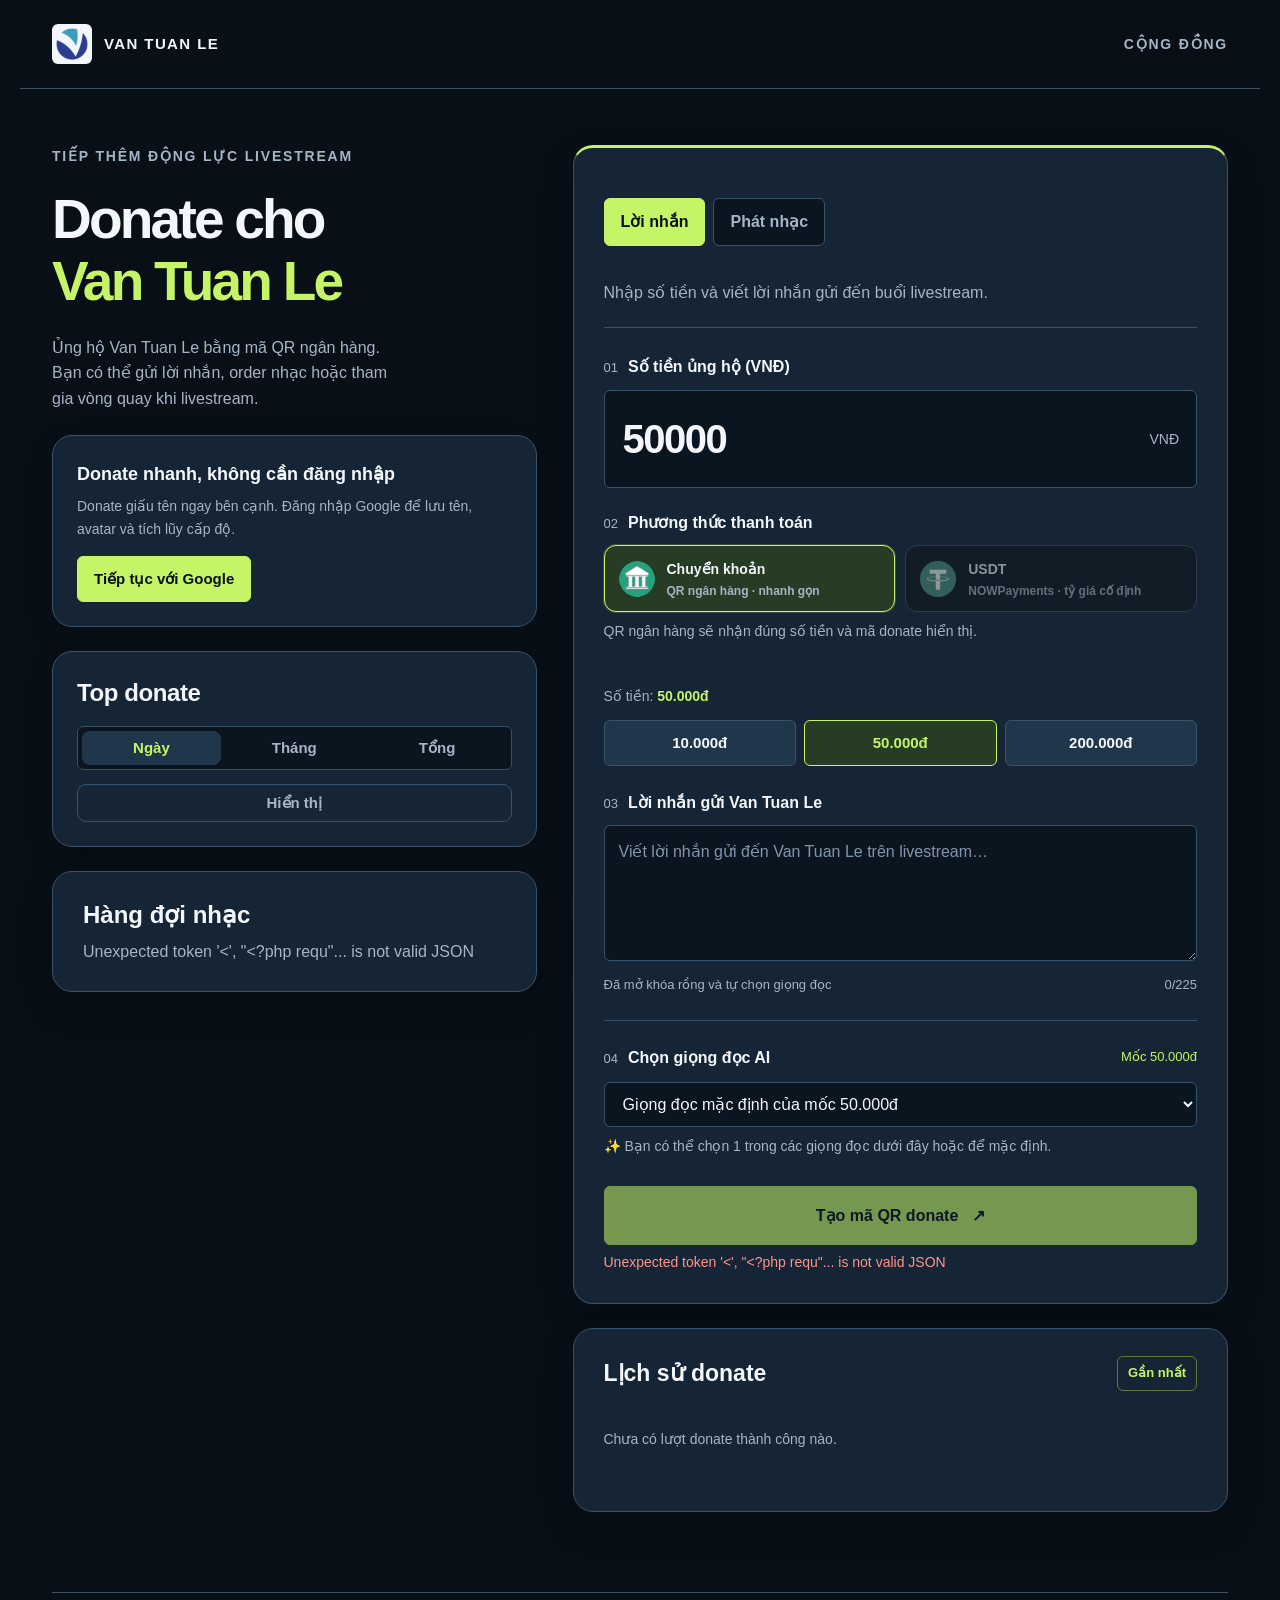
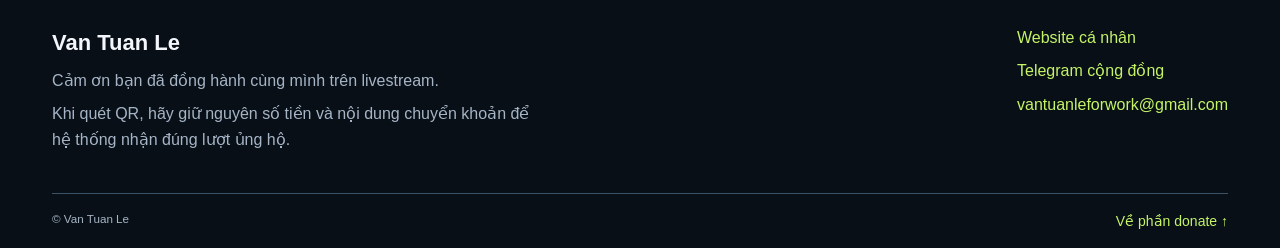
==== commit 2548f593: "Confirm anonymous donation in modal" ====
--- a/index.html
+++ b/index.html
@@ -38,7 +38,7 @@
 
 <link rel="stylesheet" href="ui-tokens.css?v=32">
 <link rel="stylesheet" href="leaderboard.css?v=29">
-<link rel="stylesheet" href="site.css?v=46">
+<link rel="stylesheet" href="site.css?v=47">
 <link rel="stylesheet" href="kpi.css?v=2">
 <script src="kpi.js?v=3" defer></script>
 <script>
@@ -214,11 +214,22 @@
         <dl id="rouletteOddsList" aria-live="polite"></dl>
       </section>
       <button class="go" id="go" type="button">Tạo mã QR donate &nbsp; ↗</button>
-      <p class="privacy-note" id="donatePrivacy"><span id="privacyGuest">Bạn có chắc muốn donate với tên <strong>Giấu tên</strong> không? Nếu muốn sử dụng tên hãy <a class="privacy-login" href="google-auth.php?action=login">Đăng nhập</a>.</span><span id="privacyMember" hidden>Tên, avatar, cấp donate và lời nhắn sẽ hiển thị trực tiếp trên livestream.</span></p>
+      <p class="privacy-note" id="donatePrivacy" hidden><span id="privacyMember">Tên, avatar, cấp donate và lời nhắn sẽ hiển thị trực tiếp trên livestream.</span></p>
       <div id="err" role="alert"></div>
       <div class="profile-skin-status" id="donateTestStatus" role="status"></div>
       </div>
     </div>
+
+    <dialog id="anonymousDialog" class="anonymous-dialog" aria-labelledby="anonymousDialogTitle">
+      <form method="dialog">
+        <h2 id="anonymousDialogTitle">Xác nhận tên donate</h2>
+        <p>Bạn có chắc muốn donate với tên <strong>Giấu tên</strong> không? Nếu muốn sử dụng tên hãy Đăng nhập.</p>
+        <div class="anonymous-dialog-actions">
+          <button type="button" id="anonymousContinue">Tôi muốn giấu tên</button>
+          <a class="account-button" href="google-auth.php?action=login">Đăng nhập</a>
+        </div>
+      </form>
+    </dialog>
 
     <div id="res">
       <h2>Quét mã để ủng hộ Van Tuan Le</h2>
@@ -641,7 +652,7 @@
     }
     CungDonate.testAccount=allowed&&!!d.user?.is_test_account;
     $('go').textContent=CungDonate.testAccount?'Gửi donate test ↗':'Tạo mã QR donate ↗';
-    $('privacyGuest').hidden=allowed;$('privacyMember').hidden=!allowed;
+    $('donatePrivacy').hidden=!allowed;
     upd();
   }catch(e){
     loggedIn=false;upd();$('err').textContent='Chưa tải được hồ sơ. Hãy tải lại trang.';
@@ -660,6 +671,26 @@
 };
 
 let creatingOrder=false;
+let anonymousConfirmResolve=null;
+function requestAnonymousConfirmation(){
+  if(loggedIn)return Promise.resolve(true);
+  const dialog=$('anonymousDialog');
+  if(!dialog||typeof dialog.showModal!=='function')return Promise.resolve(true);
+  return new Promise(resolve=>{
+    anonymousConfirmResolve=resolve;
+    dialog.showModal();
+  });
+}
+function finishAnonymousConfirmation(confirmed){
+  const resolve=anonymousConfirmResolve;
+  anonymousConfirmResolve=null;
+  const dialog=$('anonymousDialog');
+  if(dialog?.open)dialog.close();
+  resolve?.(confirmed);
+}
+$('anonymousContinue').onclick=()=>finishAnonymousConfirmation(true);
+$('anonymousDialog').addEventListener?.('cancel',event=>{event.preventDefault();finishAnonymousConfirmation(false)});
+$('anonymousDialog').addEventListener?.('close',()=>{if(anonymousConfirmResolve)finishAnonymousConfirmation(false)});
 $('go').onclick=async()=>{
   if(creatingOrder)return;
   const amount=Number($('amt').value);
@@ -671,6 +702,7 @@
     document.querySelector('input[name="payment_method"][value="bank"]').checked=true;
     syncPaymentMethodInput('bank');upd();return;
   }
+  if(!await requestAnonymousConfirmation())return;
   const paymentMinimum=cryptoMode?usdtMinimum(paymentNetwork):CungDonate.minimum();
   const rawAmount=$('amt').value.trim();
   const validFormat=cryptoMode?/^\d+(?:\.\d)?$/.test(rawAmount):Number.isInteger(amount);
--- a/site.css
+++ b/site.css
@@ -72,6 +72,14 @@
 .privacy-note { color: var(--muted); font-size: 13px; margin: 12px 0 0; line-height: 1.7; }
 .privacy-login { color: #8dccff; font-weight: 750; }
 .privacy-login:hover { color: #b9e1ff; }
+.anonymous-dialog { width: min(420px, calc(100% - 32px)); padding: 26px; border: 1px solid var(--border); border-top: 3px solid var(--accent); border-radius: var(--radius-lg); background: var(--surface); color: var(--ink); box-shadow: 0 24px 80px #0009; }
+.anonymous-dialog::backdrop { background: #020707b8; }
+.anonymous-dialog h2 { margin: 0 0 10px; font-size: 22px; }
+.anonymous-dialog p { margin: 0; color: var(--muted); line-height: 1.7; }
+.anonymous-dialog-actions { display: flex; justify-content: flex-end; flex-wrap: wrap; gap: 10px; margin-top: 22px; }
+.anonymous-dialog-actions button, .anonymous-dialog-actions .account-button { min-height: 44px; }
+.anonymous-dialog-actions button { background: var(--accent); border-color: var(--accent); color: var(--bg); font-weight: 750; }
+.anonymous-dialog-actions .account-button { display: inline-flex; align-items: center; }
 .intro .account { margin-top: 24px; padding: 24px; border: 1px solid var(--border); background: var(--surface); border-radius: var(--radius-lg); box-shadow: 0 10px 30px #0002; }
 .account strong { font-size: 18px; }
 .intro .account p { color: var(--muted); margin: 6px 0 16px; font-size: 14px; }
@@ -167,6 +175,9 @@
   .amount-field input { font-size: 34px; }
   .payment-method, .payment-method-options, .crypto-network, .crypto-network-options, #donationFields, #f { min-width: 0; max-width: 100%; }
   .row { flex-wrap: wrap; }
+  .anonymous-dialog { padding: 22px 18px; }
+  .anonymous-dialog-actions { display: grid; grid-template-columns: 1fr; }
+  .anonymous-dialog-actions button, .anonymous-dialog-actions .account-button { width: 100%; justify-content: center; }
 }
 
 .donate-site .leaderboard-tab, .donate-site .leaderboard-toggle { font-size: 15px; }
